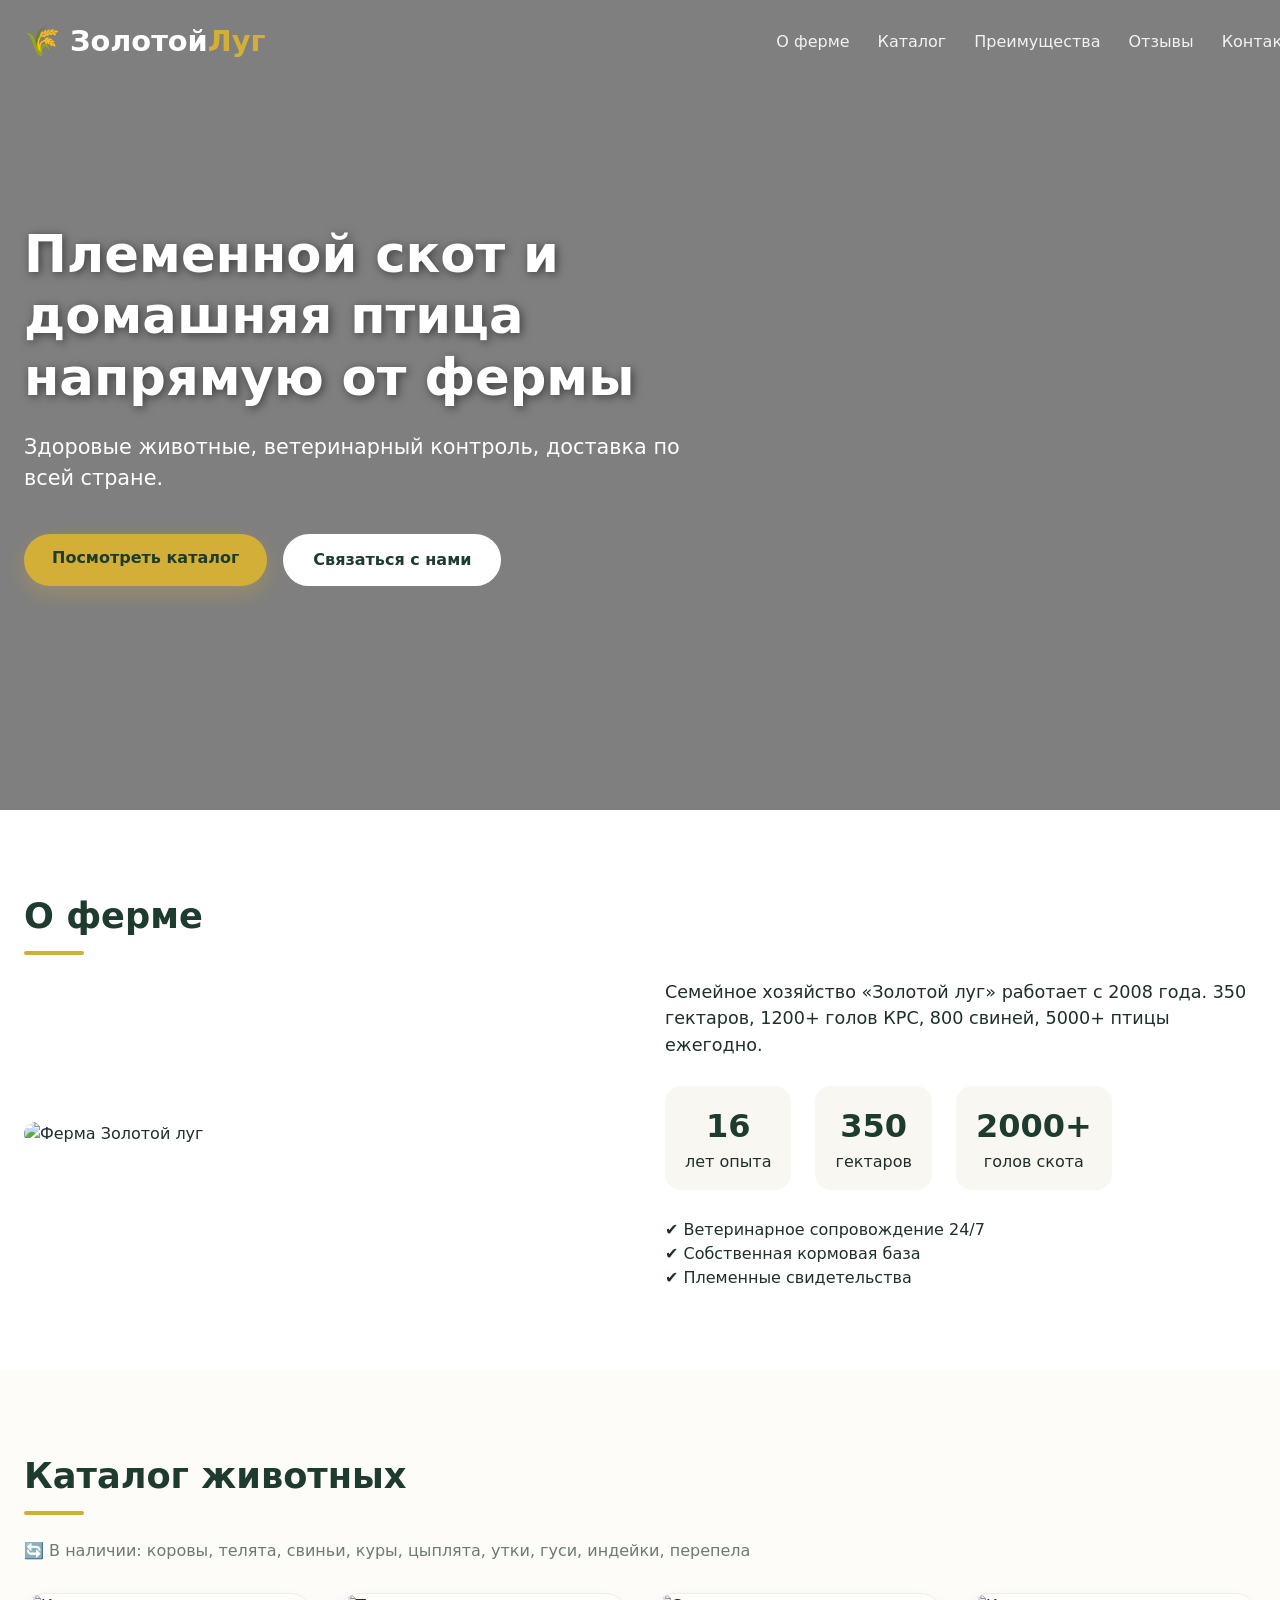
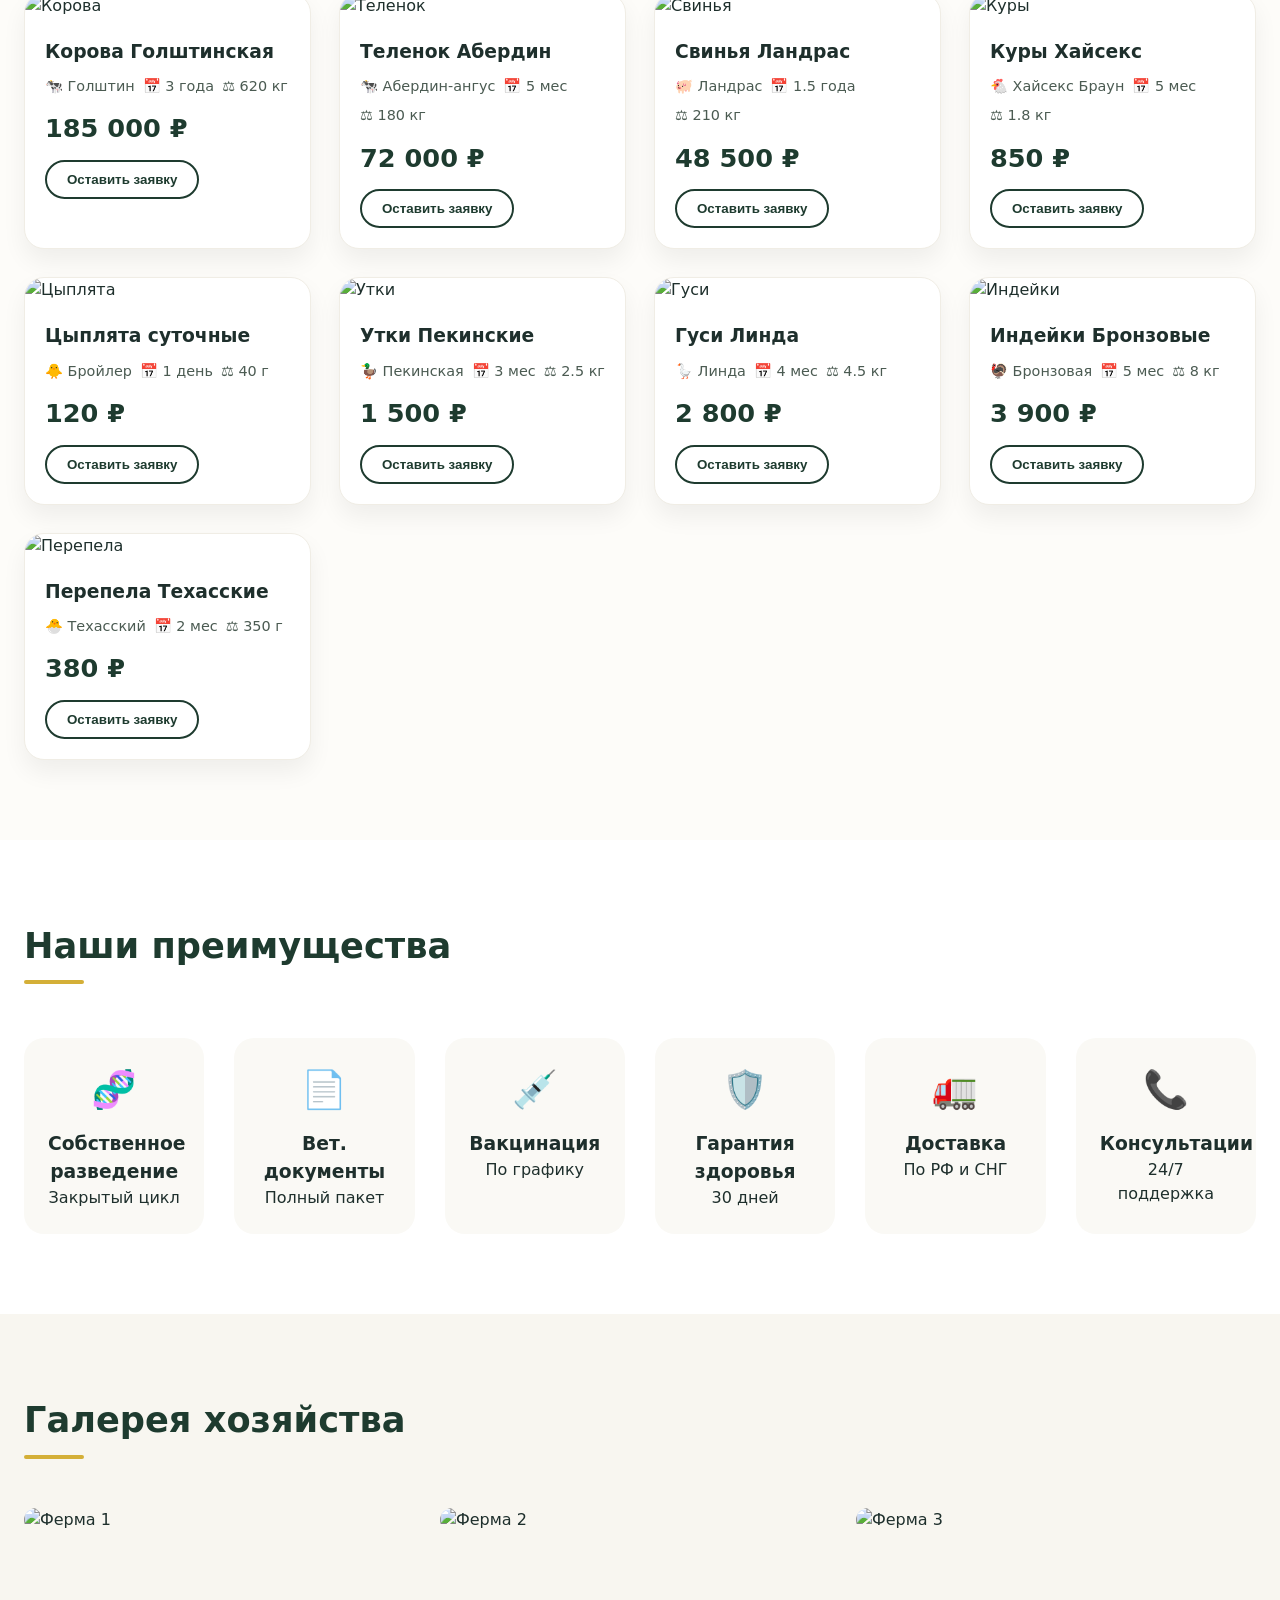
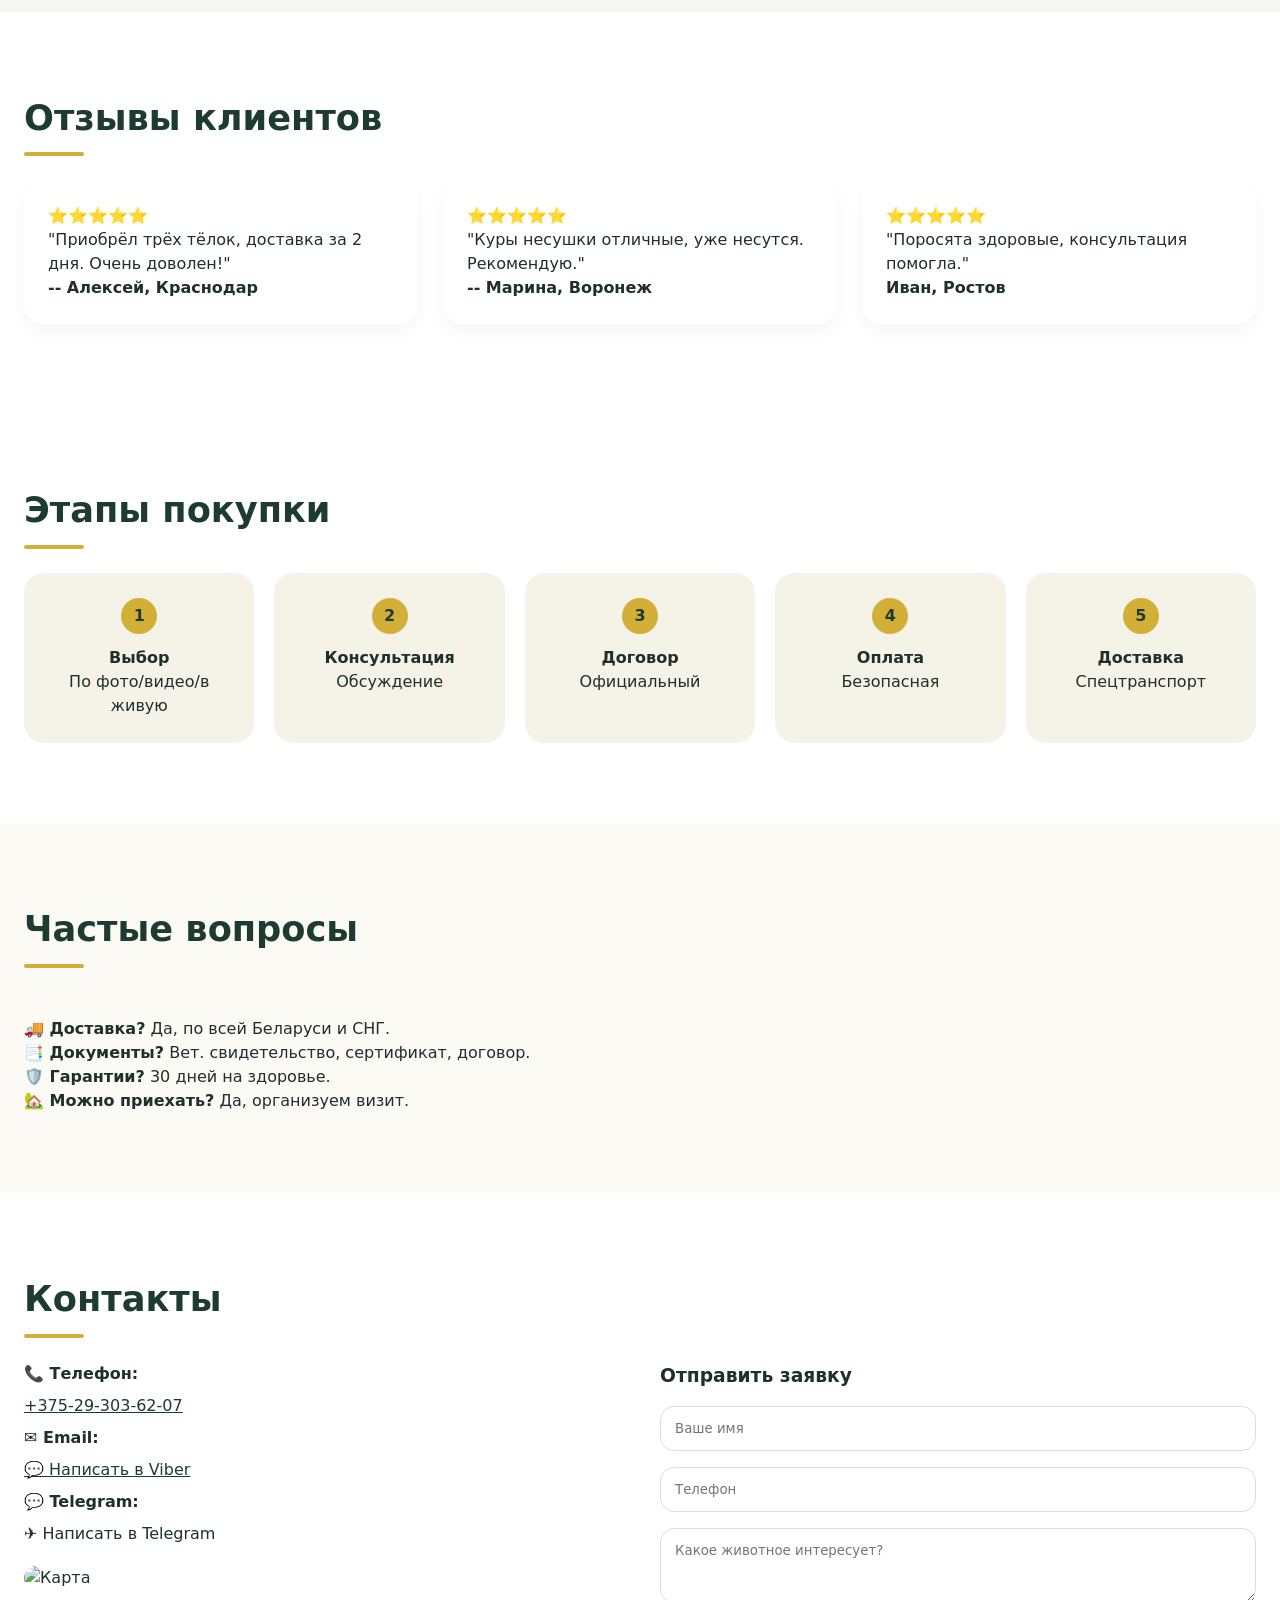
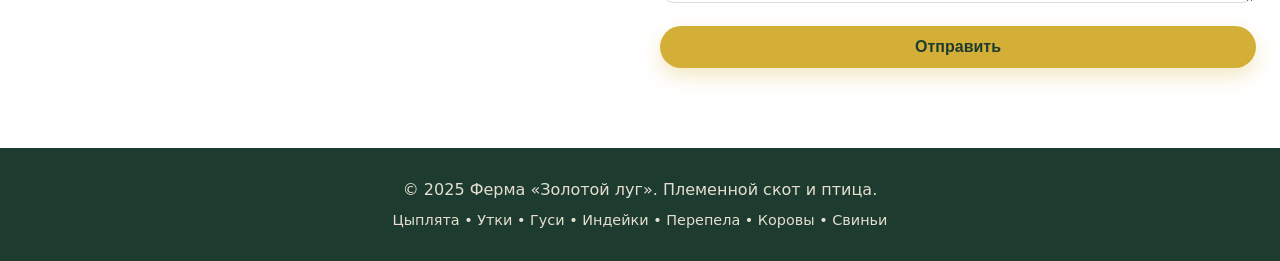
==== index.html @ 4331c745 "переделка  фото виде ои  остольное" ====
<!DOCTYPE html>
<html lang="ru">
<head>
  <meta charset="UTF-8">
  <meta name="viewport" content="width=device-width, initial-scale=1.0, maximum-scale=5.0, user-scalable=yes">
  <title>Ферма «Золотой луг» | Племенной скот и птица</title>
  <meta name="description" content="Племенные коровы, телята, свиньи, поросята, куры, цыплята, утки, гуси, индейки, перепела напрямую с фермы. Ветеринарный контроль, доставка по всей стране.">
  <meta name="keywords" content="купить корову, телята, поросята, свиньи, цыплята, утки, гуси, перепела, индейки, фермерское хозяйство, племенной скот, живая птица, доставка скота">
  <style>
    * { margin: 0; padding: 0; box-sizing: border-box; }
    body { font-family: 'Segoe UI', system-ui, sans-serif; background: #ffffff; color: #1e2f2c; line-height: 1.5; }
    .container { max-width: 1280px; margin: 0 auto; padding: 0 24px; }
    h1, h2, h3 { font-weight: 600; }
    h2 { font-size: 2.2rem; margin-bottom: 1.5rem; color: #1e3b2f; position: relative; display: inline-block; }
    h2:after { content: ''; display: block; width: 60px; height: 4px; background: #d4af37; margin-top: 8px; border-radius: 2px; }
    .btn { display: inline-block; padding: 12px 28px; border-radius: 40px; font-weight: 600; font-size: 1rem; text-decoration: none; transition: all 0.3s ease; cursor: pointer; border: none; text-align: center; }
    .btn-gold { background: #d4af37; color: #1e3b2f; box-shadow: 0 8px 20px rgba(212,175,55,0.3); }
    .btn-gold:hover { background: #c9a52c; transform: translateY(-2px); }
    .btn-outline { background: transparent; border: 2px solid #1e3b2f; color: #1e3b2f; padding: 10px 20px; border-radius: 30px; font-weight: bold; cursor: pointer; }
    .btn-outline:hover { background: #1e3b2f; color: white; }
    .btn-light { background: white; color: #1e3b2f; border: 2px solid white; }
    .btn-light:hover { background: transparent; color: white; }
    .hero { background: linear-gradient(rgba(0,0,0,0.5), rgba(0,0,0,0.5)), url('https://www.bing.com/images/search?view=detailV2&ccid=sdh8D%2b6k&id=DFB91DD24FA3A34A9327E0C700AECF1FF47D74F0&thid=OIP.sdh8D-6kjwLG3swatgc6FQHaFj&mediaurl=https%3a%2f%2fwww.agrobase.ru%2fuploads%2fpages%2frastenievodstvo%2fselhozkulturi%2fpshenicza-zoloto-polej.jpg&cdnurl=https%3a%2f%2fth.bing.com%2fth%2fid%2fR.b1d87c0feea48f02c6decc1ab6073a15%3frik%3d8HR99B%252fPrgDH4A%26pid%3dImgRaw%26r%3d0&exph=600&expw=800&q=%d0%bf%d1%88%d0%b5%d0%bd%d0%be+%d0%b7%d0%be%d0%bb%d0%be%d1%82%d0%be%d0%b5+%d1%80%d0%be%d1%81%d1%82%d0%be%d0%ba&FORM=IRPRST&ck=136CA7DB6C9B49162ECB69357FB23BB6&selectedIndex=7&itb=0'); background-size: cover; background-position: center; min-height: 90vh; display: flex; align-items: center; color: white; position: relative; }
    .hero-content { max-width: 700px; }
    .hero h1 { font-size: 3.2rem; font-weight: 700; line-height: 1.2; margin-bottom: 1.5rem; text-shadow: 2px 2px 10px rgba(0,0,0,0.5); }
    .hero p { font-size: 1.3rem; margin-bottom: 2.5rem; }
    .hero-buttons { display: flex; gap: 16px; flex-wrap: wrap; }
    .navbar { display: flex; justify-content: space-between; align-items: center; padding: 20px 0; position: absolute; top: 0; width: 100%; z-index: 10; }
    .logo { font-size: 1.8rem; font-weight: 700; color: white; text-decoration: none; }
    .logo span { color: #d4af37; }
    .nav-links { display: flex; gap: 28px; flex-wrap: wrap; }
    .nav-links a { color: rgba(255,255,255,0.9); text-decoration: none; font-weight: 500; }
    .nav-links a:hover { color: #d4af37; }
    section { padding: 80px 0; }
    .about-grid { display: grid; grid-template-columns: 1fr 1fr; gap: 50px; align-items: center; }
    .about-image img { width: 100%; border-radius: 24px; }
    .stats { display: flex; gap: 24px; margin: 28px 0; flex-wrap: wrap; }
    .stat { background: #f9f7f2; padding: 16px 20px; border-radius: 16px; text-align: center; }
    .stat-number { font-size: 2rem; font-weight: 700; color: #1e3b2f; }
    .catalog-grid { display: grid; grid-template-columns: repeat(auto-fill, minmax(250px, 1fr)); gap: 28px; }
    .animal-card { background: white; border-radius: 20px; overflow: hidden; box-shadow: 0 12px 24px rgba(0,0,0,0.06); transition: transform 0.3s; border: 1px solid #f0ede5; }
    .animal-card:hover { transform: translateY(-6px); }
    .card-img img { width: 100%; height: 200px; object-fit: cover; }
    .card-info { padding: 20px; }
    .specs { display: flex; flex-wrap: wrap; gap: 8px; font-size: 0.9rem; color: #4b5b52; margin: 10px 0; }
    .price { font-size: 1.6rem; font-weight: 700; color: #1e3b2f; margin: 12px 0; }
    .features-grid { display: grid; grid-template-columns: repeat(auto-fit, minmax(180px, 1fr)); gap: 30px; margin-top: 30px; }
    .feature-item { background: #faf9f5; padding: 24px; border-radius: 20px; text-align: center; }
    .feature-icon { font-size: 2.3rem; margin-bottom: 12px; }
    .steps { display: flex; flex-wrap: wrap; justify-content: space-between; gap: 20px; }
    .step { flex: 1 1 180px; background: #f5f2e8; border-radius: 20px; padding: 25px 15px; text-align: center; }
    .step-number { background: #d4af37; color: #1e3b2f; width: 36px; height: 36px; border-radius: 50%; display: flex; align-items: center; justify-content: center; font-weight: 700; margin: 0 auto 12px; }
    .reviews { display: grid; grid-template-columns: repeat(auto-fit, minmax(280px, 1fr)); gap: 25px; }
    .review-card { background: white; padding: 24px; border-radius: 20px; box-shadow: 0 8px 18px rgba(0,0,0,0.04); }
    .contact-wrapper { display: grid; grid-template-columns: 1fr 1fr; gap: 40px; }
    .contact-details a { display: block; margin: 8px 0; color: #1e3b2f; font-weight: 500; }
    .map-img { width: 100%; border-radius: 20px; height: 250px; object-fit: cover; }
    form input, form textarea { width: 100%; padding: 14px; margin-bottom: 16px; border: 1px solid #ddd; border-radius: 14px; font-family: inherit; }
    footer { background: #1e3b2f; color: #e5dfd0; padding: 30px 0; text-align: center; }
    @media (max-width: 768px) {
      .hero h1 { font-size: 2.2rem; }
      .about-grid, .contact-wrapper { grid-template-columns: 1fr; }
      .navbar { flex-direction: column; gap: 15px; }
    }
  </style>
</head>
<body>
  <div class="hero">
    <div class="container" style="width:100%;">
      <div class="navbar">
        <a href="#" class="logo">🌾 Золотой<span>Луг</span></a>
        <div class="nav-links">
          <a href="#about">О ферме</a>
          <a href="#catalog">Каталог</a>
          <a href="#advantages">Преимущества</a>
          <a href="#reviews">Отзывы</a>
          <a href="#contact">Контакты</a>
        </div>
      </div>
      <div class="hero-content">
        <h1>Племенной скот и домашняя птица напрямую от фермы</h1>
        <p>Здоровые животные, ветеринарный контроль, доставка по всей стране.</p>
        <div class="hero-buttons">
          <a href="#catalog" class="btn btn-gold">Посмотреть каталог</a>
          <a href="#contact" class="btn btn-light">Связаться с нами</a>
        </div>
      </div>
    </div>
  </div>

  <section id="about">
    <div class="container">
      <h2>О ферме</h2>
      <div class="about-grid">
        <div class="about-image">
          <img src="https://www.bing.com/images/search?view=detailV2&ccid=fs91NJY3&id=8B960AE97F19A9BF207F2CDC70DA9FAE31B932A3&thid=OIP.fs91NJY3je6JLs8-rFJlxwHaGj&mediaurl=https%3a%2f%2fstatic.tildacdn.com%2ftild6137-6335-4433-b736-363330323639%2f_____.png&cdnurl=https%3a%2f%2fth.bing.com%2fth%2fid%2fR.7ecf753496378dee892ecf3eac5265c7%3frik%3dozK5Ma6f2nDcLA%26pid%3dImgRaw%26r%3d0&exph=1451&expw=1641&q=%d0%ba%d0%b0%d1%80%d1%82%d0%b0+%d1%84%d0%ba%d1%80%d0%bc%d1%8b&FORM=IRPRST&ck=9F6235E70D369A23FF545D3D8B210C16&selectedIndex=2&itb=1" alt="Ферма Золотой луг" loading="lazy">
        </div>
        <div>
          <p style="font-size:1.1rem; margin-bottom:20px;">Семейное хозяйство «Золотой луг» работает с 2008 года. 350 гектаров, 1200+ голов КРС, 800 свиней, 5000+ птицы ежегодно.</p>
          <div class="stats">
            <div class="stat"><span class="stat-number">16</span><br>лет опыта</div>
            <div class="stat"><span class="stat-number">350</span><br>гектаров</div>
            <div class="stat"><span class="stat-number">2000+</span><br>голов скота</div>
          </div>
          <p>✔ Ветеринарное сопровождение 24/7<br>✔ Собственная кормовая база<br>✔ Племенные свидетельства</p>
        </div>
      </div>
    </div>
  </section>

  <section id="catalog" style="background:#fdfcf9;">
    <div class="container">
      <h2>Каталог животных</h2>
      <p style="color:#6b7c6f; margin-bottom:30px;">🔄 В наличии: коровы, телята, свиньи, куры, цыплята, утки, гуси, индейки, перепела</p>
      <div class="catalog-grid" id="catalogGrid">
        <!-- КОРОВЫ -->
        <div class="animal-card">
          <div class="card-img"><img src="https://www.bing.com/images/search?view=detailV2&ccid=7jRKztHU&id=A87E97DDC1C05A9855E72F5561BF461316BF078E&thid=OIP.7jRKztHU0Y51Qs_gvDqiQwHaE8&mediaurl=https%3a%2f%2fimages7.alphacoders.com%2f650%2f650144.jpg&cdnurl=https%3a%2f%2fth.bing.com%2fth%2fid%2fR.ee344aced1d4d18e7542cfe0bc3aa243%3frik%3djge%252fFhNGv2FVLw%26pid%3dImgRaw%26r%3d0&exph=2000&expw=3000&q=%d0%9a%d0%be%d1%80%d0%be%d0%b2%d0%b0+4%d0%ba&FORM=IRPRST&ck=6496099E6F01BE240D79D2625EA75B88&selectedIndex=5&itb=0" alt="Корова"></div>
          <div class="card-info"><h3>Корова Голштинская</h3><div class="specs"><span>🐄 Голштин</span><span>📅 3 года</span><span>⚖️ 620 кг</span></div><div class="price">185 000 ₽</div><button class="btn-outline" onclick="sendOrder('Корова Голштинская')">Оставить заявку</button></div>
        </div>
        <!-- ТЕЛЯТА -->
        <div class="animal-card">
          <div class="card-img"><img src="https://www.bing.com/images/search?view=detailV2&ccid=hLO2yAgO&id=5143707A2D661DF168309C851B751CB9C4D426F7&thid=OIP.hLO2yAgO-A4ebaL-LADJmAHaEj&mediaurl=https%3a%2f%2f99px.ru%2fsstorage%2f53%2f2016%2f05%2ftmb_167145_8273.jpg&cdnurl=https%3a%2f%2fth.bing.com%2fth%2fid%2fR.84b3b6c8080ef80e1e6da2fe2c00c998%3frik%3d9ybUxLkcdRuFnA%26pid%3dImgRaw%26r%3d0&exph=615&expw=1000&q=%d0%a2%d0%b5%d0%bb%d0%b5%d0%bd%d0%be%d0%ba+4%d0%ba&FORM=IRPRST&ck=F74FBEA9EF6397BF73ABA1CAA28D3B0E&selectedIndex=3&itb=0" alt="Теленок"></div>
          <div class="card-info"><h3>Теленок Абердин</h3><div class="specs"><span>🐄 Абердин-ангус</span><span>📅 5 мес</span><span>⚖️ 180 кг</span></div><div class="price">72 000 ₽</div><button class="btn-outline" onclick="sendOrder('Теленок Абердин')">Оставить заявку</button></div>
        </div>
        <!-- СВИНЬИ -->
        <div class="animal-card">
          <div class="card-img"><img src="https://www.bing.com/images/search?view=detailV2&ccid=rGi5pADF&id=78F594F2F51E54F6D4DE14230EB494D39D592B65&thid=OIP.rGi5pADFvivlW81E-sNaDwHaEH&mediaurl=https%3a%2f%2fvseoferme.com%2fwp-content%2fuploads%2f2019%2f03%2fsvini-porody-landras4.jpg&cdnurl=https%3a%2f%2fth.bing.com%2fth%2fid%2fR.ac68b9a400c5be2be55bcd44fac35a0f%3frik%3dZStZndOUtA4jFA%26pid%3dImgRaw%26r%3d0&exph=569&expw=1024&q=%d0%a1%d0%b2%d0%b8%d0%bd%d1%8c%d1%8f+%d0%9b%d0%b0%d0%bd%d0%b4%d1%80%d0%b0%d1%81+&FORM=IRPRST&ck=713D6FD64D14979F5156416A4FC04DB1&selectedIndex=2&itb=0" alt="Свинья"></div>
          <div class="card-info"><h3>Свинья Ландрас</h3><div class="specs"><span>🐖 Ландрас</span><span>📅 1.5 года</span><span>⚖️ 210 кг</span></div><div class="price">48 500 ₽</div><button class="btn-outline" onclick="sendOrder('Свинья Ландрас')">Оставить заявку</button></div>
        </div>
        <!-- КУРЫ -->
        <div class="animal-card">
          <div class="card-img"><img src="https://www.bing.com/images/search?view=detailV2&ccid=%2fdjUWX%2fK&id=28B22F63E66086DA8952084FF90833946BA37EFD&thid=OIP._djUWX_K-Ro8ztHe4EJk0wHaGi&mediaurl=https%3a%2f%2fth.bing.com%2fth%2fid%2fR.fdd8d4597fcaf91a3cced1dee04264d3%3frik%3d%252fX6ja5QzCPlPCA%26riu%3dhttp%253a%252f%252f1inkubator.ru%252fwp-content%252fuploads%252f2017%252f02%252fhajseks-braun.jpg%26ehk%3dz41tcnGf41tKh2fKu9yh%252bS5W7fqz%252b0e8DxD8uVlQTac%253d%26risl%3d%26pid%3dImgRaw%26r%3d0&exph=530&expw=600&q=%d0%9a%d1%83%d1%80%d1%8b+%d0%a5%d0%b0%d0%b9%d1%81%d0%b5%d0%ba%d1%81&FORM=IRPRST&ck=0625C7100CAAA603BE89D031E12D5FAD&selectedIndex=9&itb=0" alt="Куры"></div>
          <div class="card-info"><h3>Куры Хайсекс</h3><div class="specs"><span>🐔 Хайсекс Браун</span><span>📅 5 мес</span><span>⚖️ 1.8 кг</span></div><div class="price">850 ₽</div><button class="btn-outline" onclick="sendOrder('Куры Хайсекс')">Оставить заявку</button></div>
        </div>
        <!-- ЦЫПЛЯТА -->
        <div class="animal-card">
          <div class="card-img"><img src="https://www.bing.com/images/search?view=detailV2&ccid=OwLVN9sS&id=7048F5BE459E9E505D43815AEAA0FD964742CD14&thid=OIP.OwLVN9sSYcNP1Bt1Jz945gHaE8&mediaurl=https%3a%2f%2fyaposad.ru%2fimages%2fwp-content%2fuploads%2f2022%2f11%2f2-kuritsa-hayseks-braun.jpg&cdnurl=https%3a%2f%2fth.bing.com%2fth%2fid%2fR.3b02d537db1261c34fd41b75273f78e6%3frik%3dFM1CR5b9oOpagQ%26pid%3dImgRaw%26r%3d0&exph=580&expw=870&q=%d0%9a%d1%83%d1%80%d1%8b+%d0%a5%d0%b0%d0%b9%d1%81%d0%b5%d0%ba%d1%81&FORM=IRPRST&ck=A63B7B8DC55AA47CB4836CCAA839F6D6&selectedIndex=6&itb=0" alt="Цыплята"></div>
          <div class="card-info"><h3>Цыплята суточные</h3><div class="specs"><span>🐥 Бройлер</span><span>📅 1 день</span><span>⚖️ 40 г</span></div><div class="price">120 ₽</div><button class="btn-outline" onclick="sendOrder('Цыплята бройлер')">Оставить заявку</button></div>
        </div>
        <!-- УТКИ -->
        <div class="animal-card">
          <div class="card-img"><img src="https://www.bing.com/images/search?view=detailV2&ccid=YS9FOFbm&id=57AD0ADAC6571FE5A9EE407EEFDBF9DBC2775CD3&thid=OIP.YS9FOFbmnJvO8L5FUxWVMAHaEO&mediaurl=https%3a%2f%2fkitaigid.ru%2fwp-content%2fuploads%2f2022%2f11%2fharakteristika-pekinskoy-utki.jpg&cdnurl=https%3a%2f%2fth.bing.com%2fth%2fid%2fR.612f453856e69c9bcef0be4553159530%3frik%3d01x3wtv52%252b9%252bQA%26pid%3dImgRaw%26r%3d0&exph=400&expw=700&q=%d0%a3%d1%82%d0%ba%d0%b8+%d0%9f%d0%b5%d0%ba%d0%b8%d0%bd%d1%81%d0%ba%d0%b8%d0%b5&FORM=IRPRST&ck=CBB715615400C63CC4732228D31C4BDF&selectedIndex=14&itb=0" alt="Утки"></div>
          <div class="card-info"><h3>Утки Пекинские</h3><div class="specs"><span>🦆 Пекинская</span><span>📅 3 мес</span><span>⚖️ 2.5 кг</span></div><div class="price">1 500 ₽</div><button class="btn-outline" onclick="sendOrder('Утки Пекинские')">Оставить заявку</button></div>
        </div>
        <!-- ГУСИ -->
        <div class="animal-card">
          <div class="card-img"><img src="https://www.bing.com/images/search?view=detailV2&ccid=GzWgdPzo&id=E9D0AC781A434EDD10512C7BBAA241DA2149CD7D&thid=OIP.GzWgdPzoZPue8nw1XO2lWQHaFj&mediaurl=https%3a%2f%2fpofoto.club%2fuploads%2fposts%2f2021-12%2f1640151716_1-pofoto-club-p-poroda-gusei-linda-foto-3.jpg&cdnurl=https%3a%2f%2fth.bing.com%2fth%2fid%2fR.1b35a074fce864fb9ef27c355ceda559%3frik%3dfc1JIdpBorp7LA%26pid%3dImgRaw%26r%3d0&exph=1125&expw=1500&q=%d0%93%d1%83%d1%81%d0%b8+%d0%9b%d0%b8%d0%bd%d0%b4%d0%b0&FORM=IRPRST&ck=CF7E779CF433F240C25C7974B2324127&selectedIndex=2&itb=0" alt="Гуси"></div>
          <div class="card-info"><h3>Гуси Линда</h3><div class="specs"><span>🪿 Линда</span><span>📅 4 мес</span><span>⚖️ 4.5 кг</span></div><div class="price">2 800 ₽</div><button class="btn-outline" onclick="sendOrder('Гуси Линда')">Оставить заявку</button></div>
        </div>
        <!-- ИНДЕЙКИ -->
        <div class="animal-card">
          <div class="card-img"><img src="https://www.bing.com/images/search?view=detailV2&ccid=HeYNn%2fq2&id=0B2A040A70BBEE7D949A657F4C03B4C1399D1FBB&thid=OIP.HeYNn_q2Di2AbO7c2AaxUQHaEn&mediaurl=https%3a%2f%2fagronomu.com%2fmedia%2fres%2f2%2f4%2f5%2f6%2f6%2f24566.oo350o.600.jpg&cdnurl=https%3a%2f%2fth.bing.com%2fth%2fid%2fR.1de60d9ffab60e2d806ceedcd806b151%3frik%3dux%252bdOcG0A0x%252fZQ%26pid%3dImgRaw%26r%3d0&exph=374&expw=600&q=%d0%98%d0%bd%d0%b4%d0%b5%d0%b9%d0%ba%d0%b8+%d0%91%d1%80%d0%be%d0%bd%d0%b7%d0%be%d0%b2%d1%8b%d0%b5&FORM=IRPRST&ck=47D36BAAA383F0F1E80AF8A7A50C09D2&selectedIndex=19&itb=0" alt="Индейки"></div>
          <div class="card-info"><h3>Индейки Бронзовые</h3><div class="specs"><span>🦃 Бронзовая</span><span>📅 5 мес</span><span>⚖️ 8 кг</span></div><div class="price">3 900 ₽</div><button class="btn-outline" onclick="sendOrder('Индейки Бронзовые')">Оставить заявку</button></div>
        </div>
        <!-- ПЕРЕПЕЛА -->
        <div class="animal-card">
          <div class="card-img"><img src="https://www.bing.com/images/search?view=detailV2&ccid=O04SyDdq&id=763529DF861D9DD86B2CA040FE0066AF070A7E05&thid=OIP.O04SyDdqBR2fHJc-mVjEDgHaE8&mediaurl=https%3a%2f%2fzoo-farm.ru%2fwp-content%2fuploads%2f2021%2f07%2fperepela-tehasskoj-porody-07.jpg&cdnurl=https%3a%2f%2fth.bing.com%2fth%2fid%2fR.3b4e12c8376a051d9f1c973e9958c40e%3frik%3dBX4KB69mAP5AoA%26pid%3dImgRaw%26r%3d0&exph=440&expw=660&q=%d0%9f%d0%b5%d1%80%d0%b5%d0%bf%d0%b5%d0%bb%d0%b0+%d0%a2%d0%b5%d1%85%d0%b0%d1%81%d1%81%d0%ba%d0%b8%d0%b5&FORM=IRPRST&ck=6E11B6233C8AE8FEA4739B75799609FF&selectedIndex=2&itb=0" alt="Перепела"></div>
          <div class="card-info"><h3>Перепела Техасские</h3><div class="specs"><span>🐣 Техасский</span><span>📅 2 мес</span><span>⚖️ 350 г</span></div><div class="price">380 ₽</div><button class="btn-outline" onclick="sendOrder('Перепела Техасские')">Оставить заявку</button></div>
        </div>
      </div>
    </div>
  </section>

  <section id="advantages">
    <div class="container">
      <h2>Наши преимущества</h2>
      <div class="features-grid">
        <div class="feature-item"><div class="feature-icon">🧬</div><h3>Собственное разведение</h3><p>Закрытый цикл</p></div>
        <div class="feature-item"><div class="feature-icon">📄</div><h3>Вет. документы</h3><p>Полный пакет</p></div>
        <div class="feature-item"><div class="feature-icon">💉</div><h3>Вакцинация</h3><p>По графику</p></div>
        <div class="feature-item"><div class="feature-icon">🛡️</div><h3>Гарантия здоровья</h3><p>30 дней</p></div>
        <div class="feature-item"><div class="feature-icon">🚛</div><h3>Доставка</h3><p>По РФ и СНГ</p></div>
        <div class="feature-item"><div class="feature-icon">📞</div><h3>Консультации</h3><p>24/7 поддержка</p></div>
      </div>
    </div>
  </section>

  <section style="background:#f8f6f0;">
    <div class="container">
      <h2>Галерея хозяйства</h2>
      <div style="display:flex; gap:16px; flex-wrap:wrap; margin-top:25px;">
        <img src="https://www.bing.com/images/search?view=detailV2&ccid=gkClj%2bjd&id=E4928386A27ECFDD1A8BFD8089EF656D3D583343&thid=OIP.gkClj-jdxSUvLJJ_wsI3vQHaEK&mediaurl=https%3a%2f%2fpic.rutubelist.ru%2fvideo%2ff1%2fe5%2ff1e59e8c74bb87df6cca406419e410d1.jpg%3fsize%3dl&cdnurl=https%3a%2f%2fth.bing.com%2fth%2fid%2fR.8240a58fe8ddc5252f2c927fc2c237bd%3frik%3dQzNYPW1l74mA%252fQ%26pid%3dImgRaw%26r%3d0&exph=360&expw=640&q=%d0%b4%d0%be%d0%bc+%d1%84%d0%b5%d1%80%d0%bc%d0%b5%d1%80%d0%b0+%d0%bc%d0%b0%d0%b9%d0%bd%d0%ba%d1%80%d0%b0%d1%84%d1%82&FORM=IRPRST&ck=82C41A6E61F5DA5EDAA572458ED69E1A&selectedIndex=3&itb=0" style="width:calc(33% - 12px); border-radius:20px; min-width:200px; flex:1;" loading="lazy" alt="Ферма 1">
        <img src="https://www.bing.com/images/search?view=detailV2&ccid=z7SNG9H9&id=D7BDAC2660535B5A4BE3914632A6BBC99828830C&thid=OIP.z7SNG9H9W1X_f46fuwR0DQHaE8&mediaurl=https%3a%2f%2fagrosnab18.ru%2fuploads%2fs%2f0%2fu%2fl%2f0uljcn2qwco5%2fimg%2ffull_EJuux1we.jpg&cdnurl=https%3a%2f%2fth.bing.com%2fth%2fid%2fR.cfb48d1bd1fd5b55ff7f8e9fbb04740d%3frik%3dDIMomMm7pjJGkQ%26pid%3dImgRaw%26r%3d0&exph=1000&expw=1500&q=%d1%84%d0%b5%d1%80%d0%bc%d0%b0+%d0%b2+%d0%b6%d1%82%d1%85%d0%bd%d0%b8&FORM=IRPRST&ck=220C2054CB4341A4D01FCECDC4ED7F72&selectedIndex=8&itb=0" style="width:calc(33% - 12px); border-radius:20px; min-width:200px; flex:1;" loading="lazy" alt="Ферма 2">
        <img src="https://www.bing.com/images/search?view=detailV2&ccid=%2fPXebeGS&id=9C170189081EE2928EB77A3EE067BA13120CB7E8&thid=OIP._PXebeGSlQXDeMCLzxGe5AHaEJ&mediaurl=https%3a%2f%2fimg.freepik.com%2fpremium-photo%2fagricultural-farm-with-fields-tractors-and-machinery-for-food-production-agricultural-landscape-generative-ai_853928-1034.jpg%3fw%3d2000&cdnurl=https%3a%2f%2fth.bing.com%2fth%2fid%2fR.fcf5de6de1929505c378c08bcf119ee4%3frik%3d6LcMEhO6Z%252bA%252beg%26pid%3dImgRaw%26r%3d0&exph=1121&expw=2000&q=%d1%84%d0%b5%d1%80%d0%bc%d0%b0+%d0%b2+%d0%b6%d1%82%d1%85%d0%bd%d0%b8&FORM=IRPRST&ck=5A824A4D1F68A3205D834750C913B1F5&selectedIndex=6&itb=0" style="width:calc(33% - 12px); border-radius:20px; min-width:200px; flex:1;" loading="lazy" alt="Ферма 3">
      </div>
    </div>
  </section>

  <section id="reviews">
    <div class="container">
      <h2>Отзывы клиентов</h2>
      <div class="reviews">
        <div class="review-card">⭐⭐⭐⭐⭐<p>"Приобрёл трёх тёлок, доставка за 2 дня. Очень доволен!"</p><strong>-- Алексей, Краснодар</strong></div>
        <div class="review-card">⭐⭐⭐⭐⭐<p>"Куры несушки отличные, уже несутся. Рекомендую."</p><strong>-- Марина, Воронеж</strong></div>
        <div class="review-card">⭐⭐⭐⭐⭐<p>"Поросята здоровые, консультация помогла."</p><strong> Иван, Ростов</strong></div>
      </div>
    </div>
  </section>

  <section>
    <div class="container">
      <h2>Этапы покупки</h2>
      <div class="steps">
        <div class="step"><div class="step-number">1</div><h4>Выбор</h4><p>По фото/видео/в живую</p></div>
        <div class="step"><div class="step-number">2</div><h4>Консультация</h4><p>Обсуждение</p></div>
        <div class="step"><div class="step-number">3</div><h4>Договор</h4><p>Официальный</p></div>
        <div class="step"><div class="step-number">4</div><h4>Оплата</h4><p>Безопасная</p></div>
        <div class="step"><div class="step-number">5</div><h4>Доставка</h4><p>Спецтранспорт</p></div>
      </div>
    </div>
  </section>

  <section style="background:#fcfaf5;">
    <div class="container">
      <h2>Частые вопросы</h2>
      <div style="max-width:700px; margin-top:25px;">
        <p><strong>🚚 Доставка?</strong> Да, по всей Беларуси и СНГ.</p>
        <p><strong>📑 Документы?</strong> Вет. свидетельство, сертификат, договор.</p>
        <p><strong>🛡️ Гарантии?</strong> 30 дней на здоровье.</p>
        <p><strong>🏡 Можно приехать?</strong> Да, организуем визит.</p>
      </div>
    </div>
  </section>

  <section id="contact">
    <div class="container">
      <h2>Контакты</h2>
      <div class="contact-wrapper">
        <div class="contact-details">
          <p><strong>📞 Телефон:</strong> <a href="tel:+375293036207">+375-29-303-62-07</a></p>
          <p><strong>✉️ Email:</strong> <a href="viber://chat?number=+375293036207">💬 Написать в Viber</a></p>
          <p><strong>💬 Telegram:</strong> <a href="tg://resolve?domain=PepperHe"></a>✈️ Написать в Telegram</p>
          <img src="https://tse2.mm.bing.net/th/id/OIP.fs91NJY3je6JLs8-rFJlxwHaGj?r=0&rs=1&pid=ImgDetMain&o=7&rm=3" alt="Карта" class="map-img" style="margin-top:20px;">
        </div>
        <div>
          <h3 style="margin-bottom:16px;">Отправить заявку</h3>
          <form onsubmit="event.preventDefault(); sendOrder('Заявка с формы'); this.reset();">
            <input type="text" placeholder="Ваше имя" required>
            <input type="tel" placeholder="Телефон" required>
            <textarea rows="3" placeholder="Какое животное интересует?"></textarea>
            <button type="submit" class="btn btn-gold" style="width:100%;">Отправить</button>
          </form>
        </div>
      </div>
    </div>
  </section>

  <footer>
    <div class="container">
      <p>© 2025 Ферма «Золотой луг». Племенной скот и птица.</p>
      <p style="margin-top:8px; font-size:0.9rem;">Цыплята • Утки • Гуси • Индейки • Перепела • Коровы • Свиньи</p>
    </div>
  </footer>

  <script>
    function sendOrder(name) {
      alert('✅ Заявка на «' + name + '» принята! Мы свяжемся с вами в ближайшее время.');
    }
  </script>
</body>
</html>
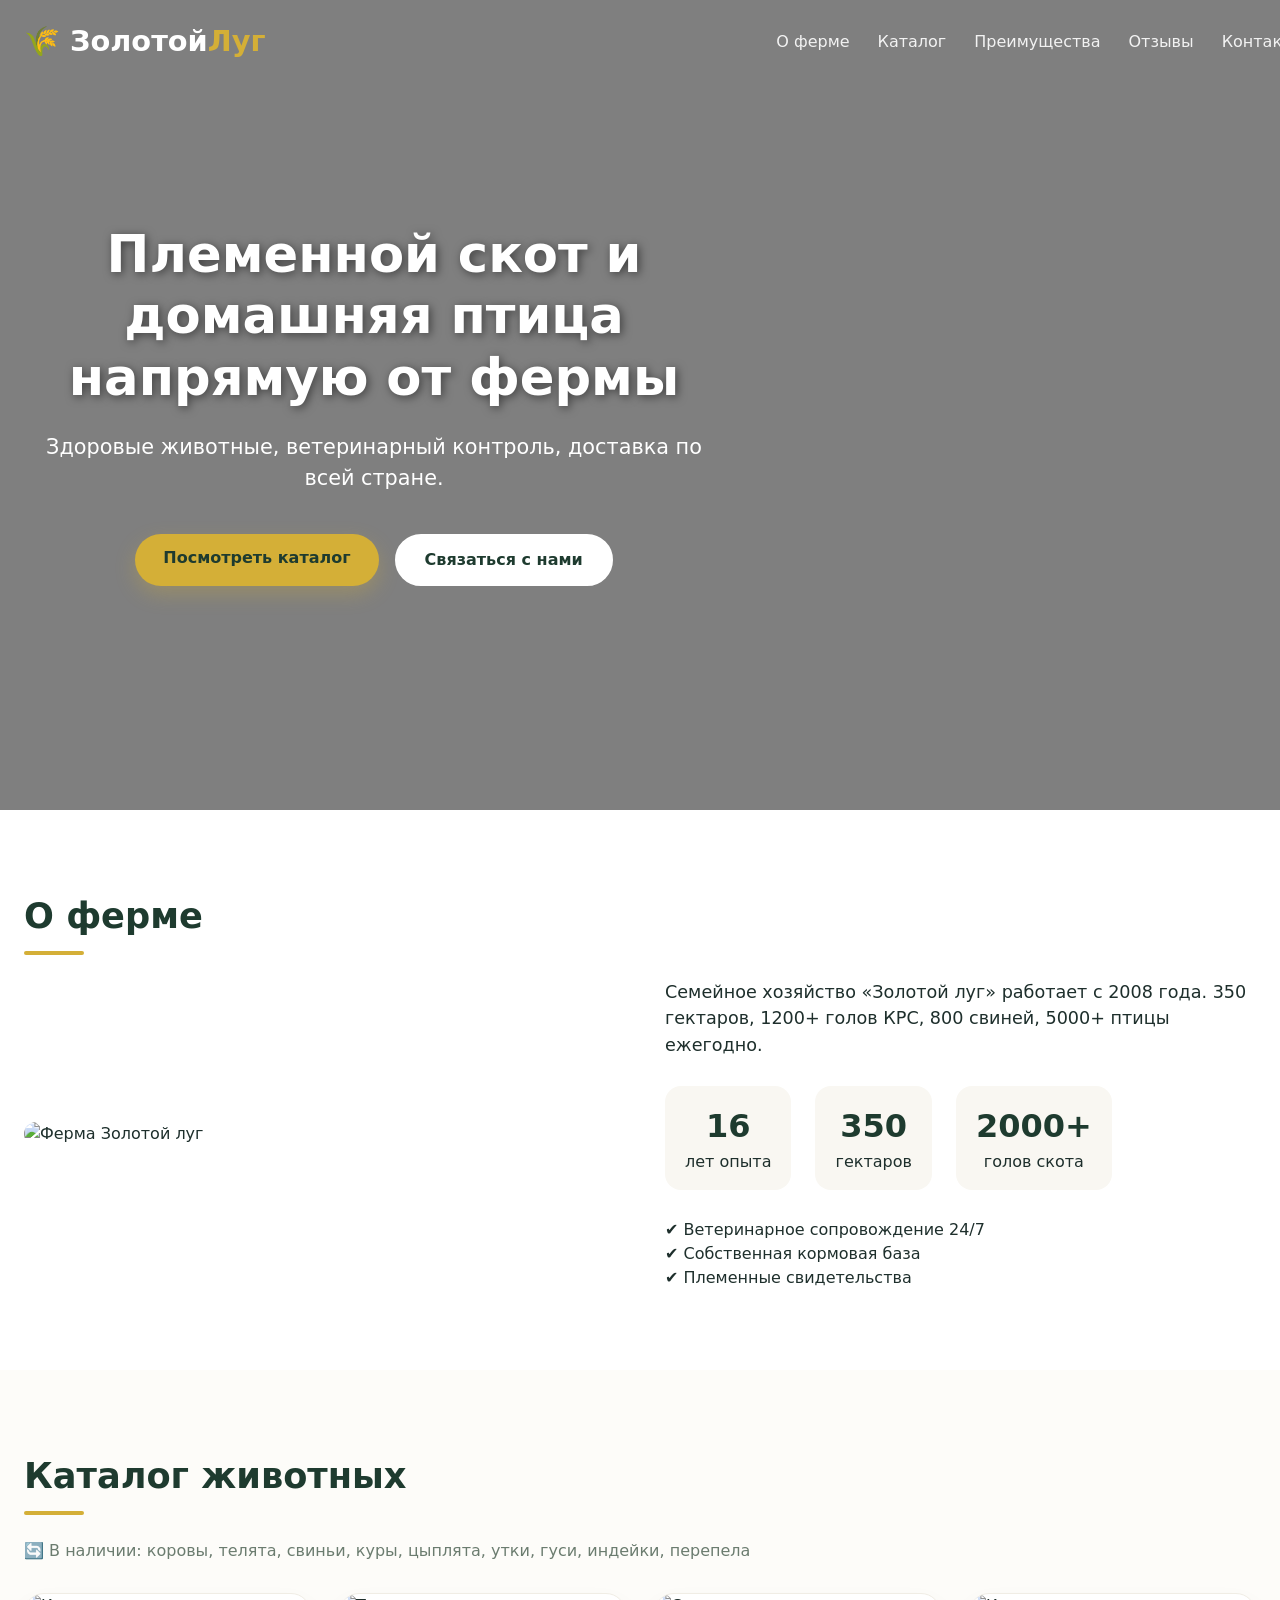
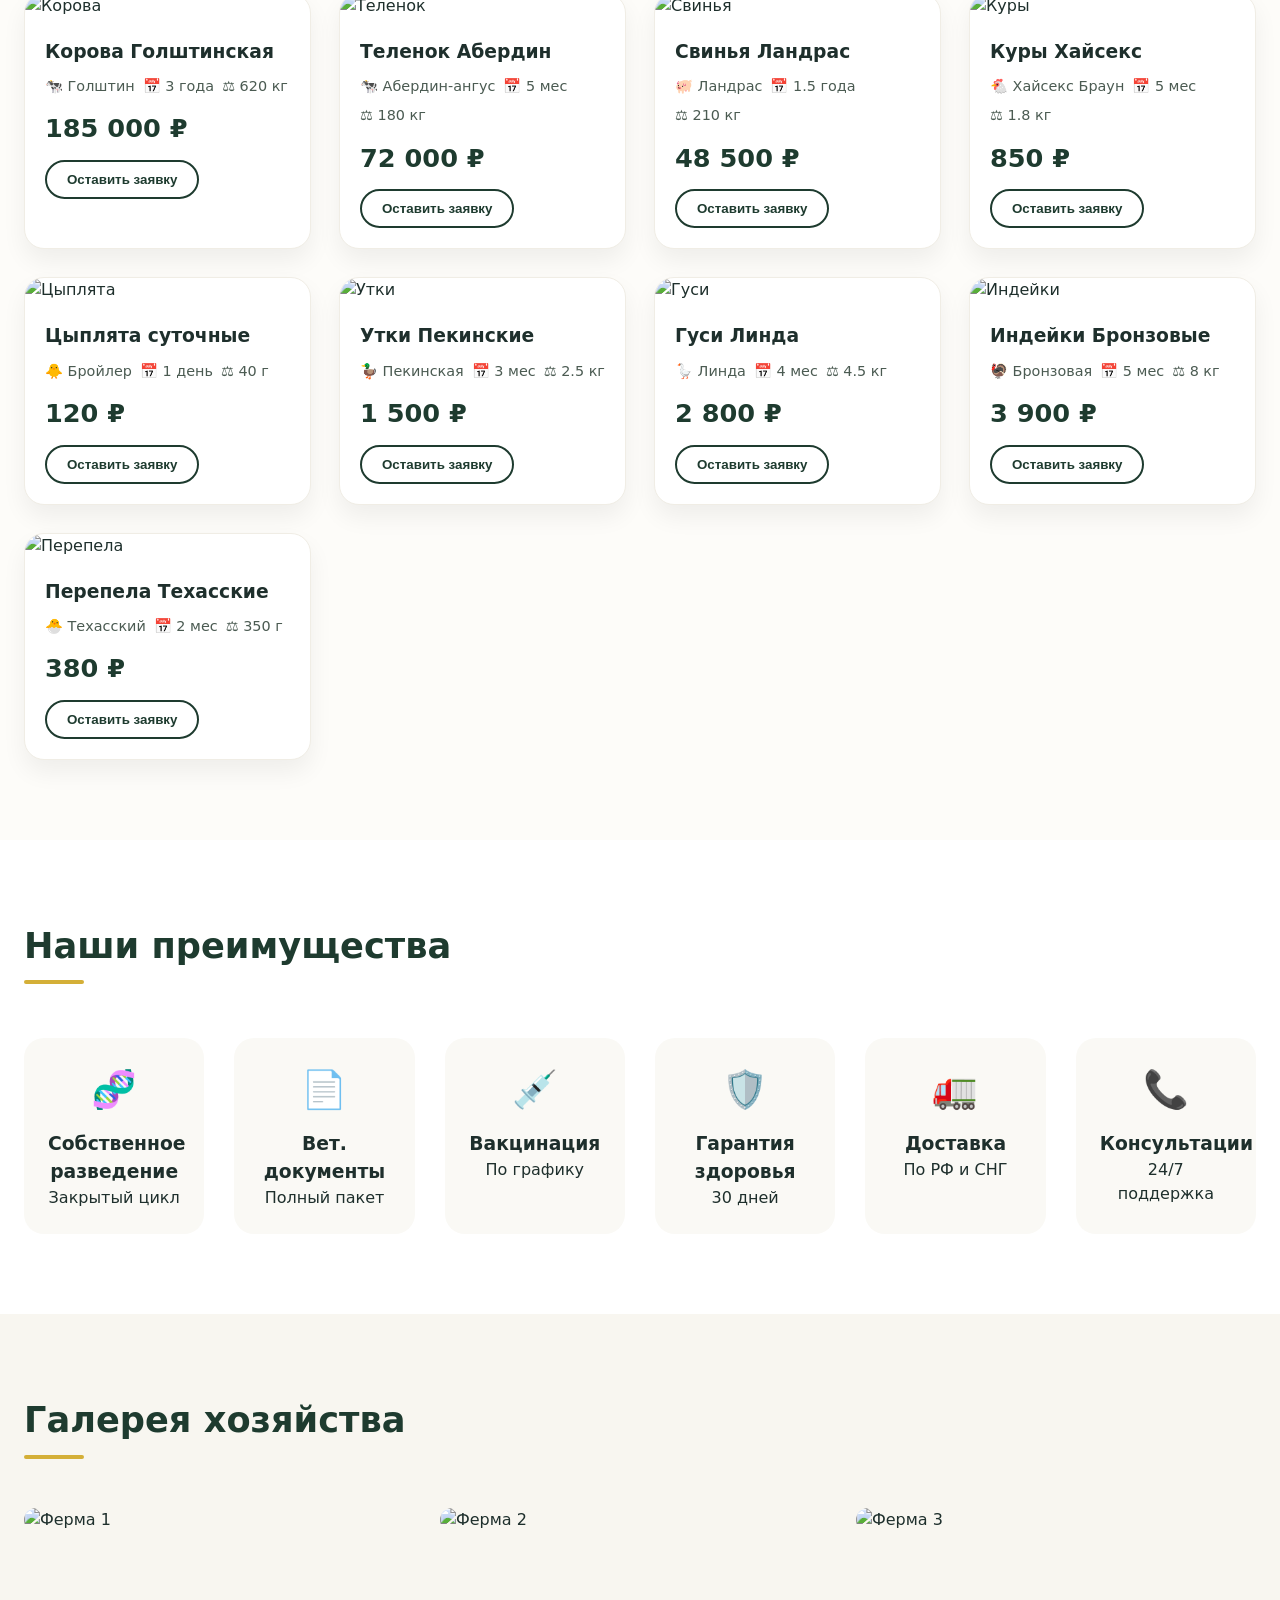
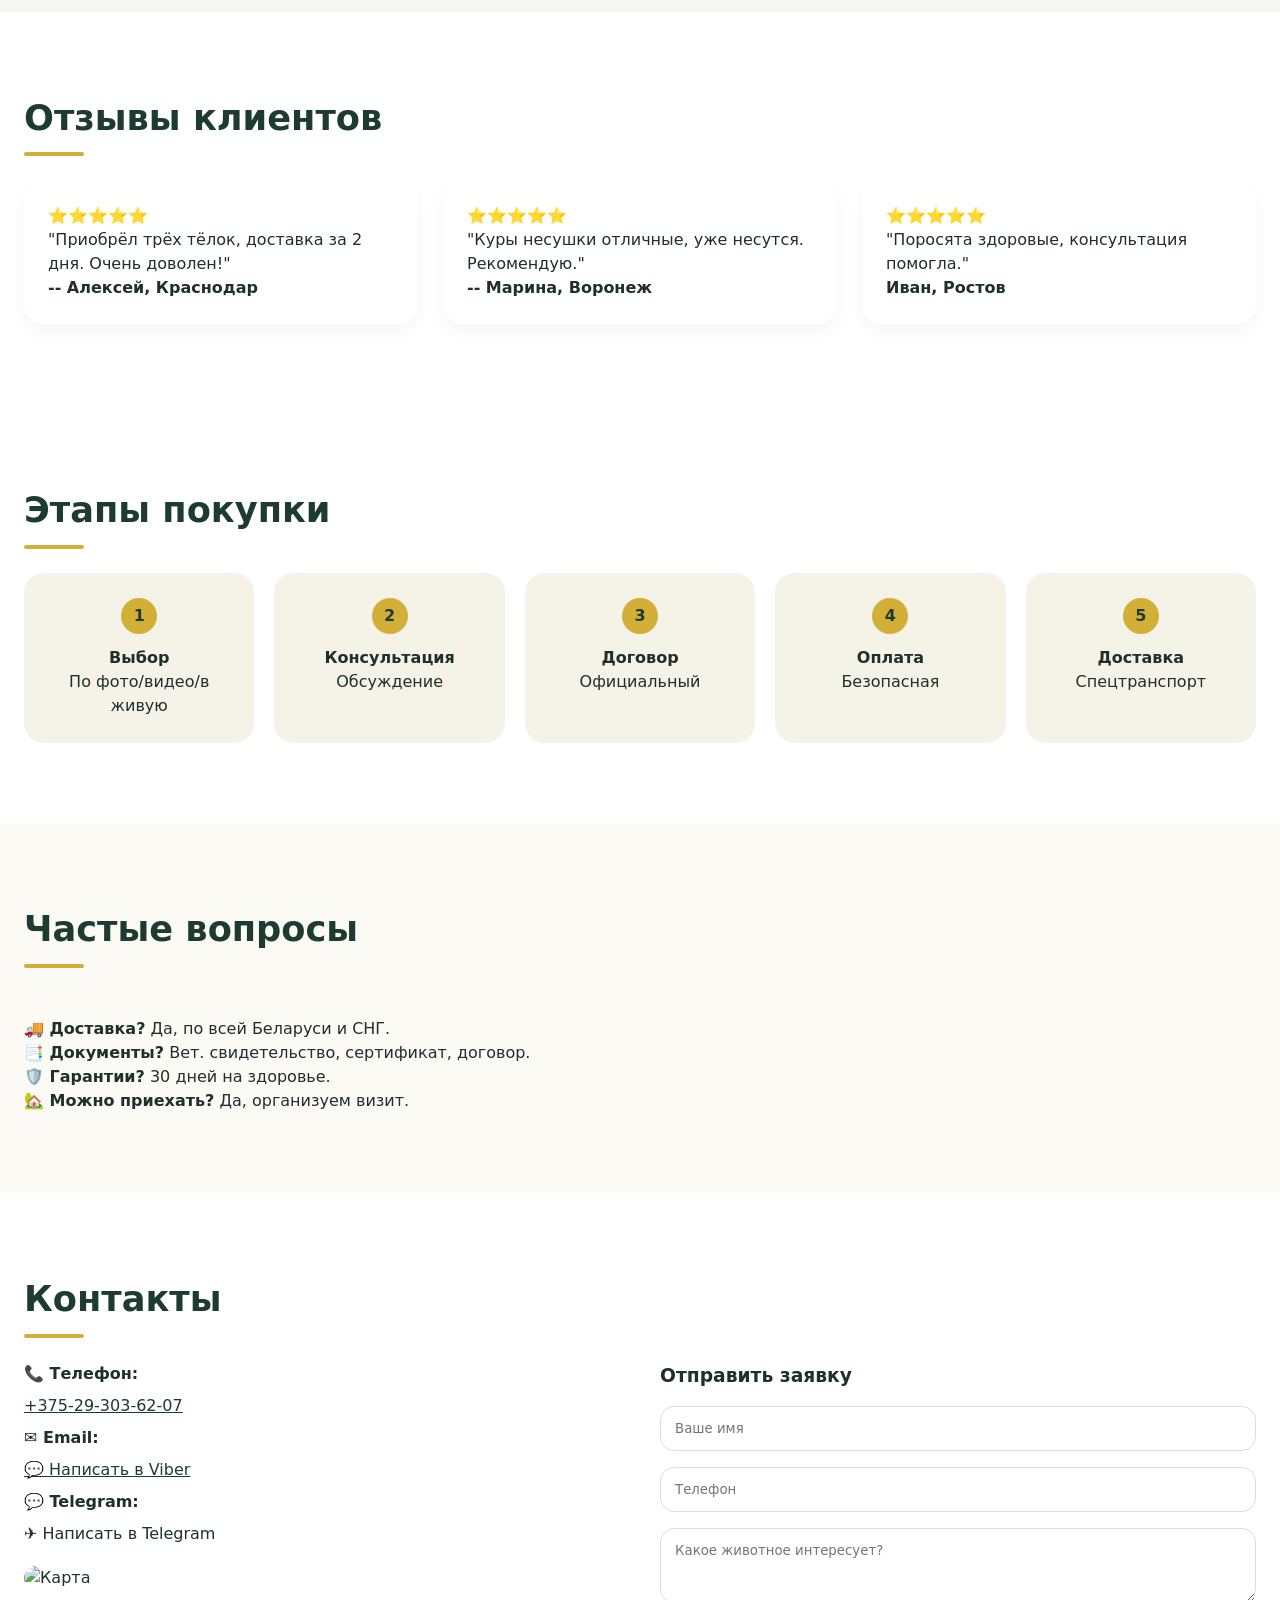
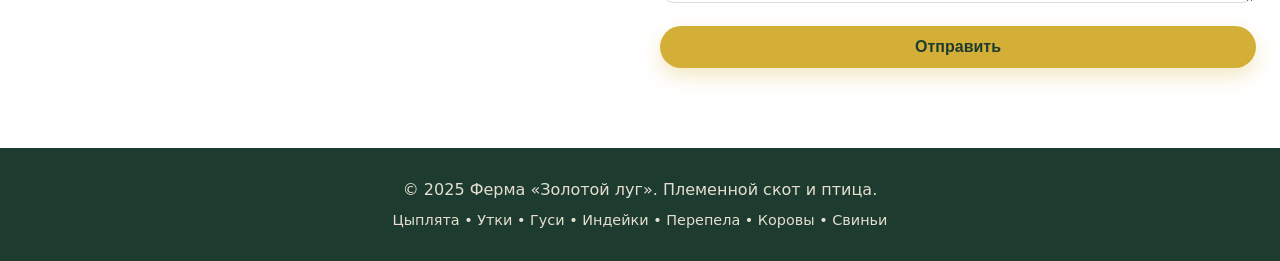
==== commit 83d3cc95: "Add files via upload изменил и переподключил фотки" ====
--- a/index.html
+++ b/index.html
@@ -6,6 +6,7 @@
   <title>Ферма «Золотой луг» | Племенной скот и птица</title>
   <meta name="description" content="Племенные коровы, телята, свиньи, поросята, куры, цыплята, утки, гуси, индейки, перепела напрямую с фермы. Ветеринарный контроль, доставка по всей стране.">
   <meta name="keywords" content="купить корову, телята, поросята, свиньи, цыплята, утки, гуси, перепела, индейки, фермерское хозяйство, племенной скот, живая птица, доставка скота">
+  <link rel="stylesheet" href="style.css">
   <style>
     * { margin: 0; padding: 0; box-sizing: border-box; }
     body { font-family: 'Segoe UI', system-ui, sans-serif; background: #ffffff; color: #1e2f2c; line-height: 1.5; }
@@ -20,7 +21,7 @@
     .btn-outline:hover { background: #1e3b2f; color: white; }
     .btn-light { background: white; color: #1e3b2f; border: 2px solid white; }
     .btn-light:hover { background: transparent; color: white; }
-    .hero { background: linear-gradient(rgba(0,0,0,0.5), rgba(0,0,0,0.5)), url('https://www.bing.com/images/search?view=detailV2&ccid=sdh8D%2b6k&id=DFB91DD24FA3A34A9327E0C700AECF1FF47D74F0&thid=OIP.sdh8D-6kjwLG3swatgc6FQHaFj&mediaurl=https%3a%2f%2fwww.agrobase.ru%2fuploads%2fpages%2frastenievodstvo%2fselhozkulturi%2fpshenicza-zoloto-polej.jpg&cdnurl=https%3a%2f%2fth.bing.com%2fth%2fid%2fR.b1d87c0feea48f02c6decc1ab6073a15%3frik%3d8HR99B%252fPrgDH4A%26pid%3dImgRaw%26r%3d0&exph=600&expw=800&q=%d0%bf%d1%88%d0%b5%d0%bd%d0%be+%d0%b7%d0%be%d0%bb%d0%be%d1%82%d0%be%d0%b5+%d1%80%d0%be%d1%81%d1%82%d0%be%d0%ba&FORM=IRPRST&ck=136CA7DB6C9B49162ECB69357FB23BB6&selectedIndex=7&itb=0'); background-size: cover; background-position: center; min-height: 90vh; display: flex; align-items: center; color: white; position: relative; }
+    .hero { background: linear-gradient(rgba(0,0,0,0.5), rgba(0,0,0,0.5)), url('https://images.unsplash.com/photo-1500530855697-b586d89ba3ee?auto=format&fit=crop&w=1600&q=80'); background-size: cover; background-position: center; min-height: 90vh; display: flex; align-items: center; color: white; position: relative; }
     .hero-content { max-width: 700px; }
     .hero h1 { font-size: 3.2rem; font-weight: 700; line-height: 1.2; margin-bottom: 1.5rem; text-shadow: 2px 2px 10px rgba(0,0,0,0.5); }
     .hero p { font-size: 1.3rem; margin-bottom: 2.5rem; }
@@ -93,7 +94,7 @@
       <h2>О ферме</h2>
       <div class="about-grid">
         <div class="about-image">
-          <img src="https://www.bing.com/images/search?view=detailV2&ccid=fs91NJY3&id=8B960AE97F19A9BF207F2CDC70DA9FAE31B932A3&thid=OIP.fs91NJY3je6JLs8-rFJlxwHaGj&mediaurl=https%3a%2f%2fstatic.tildacdn.com%2ftild6137-6335-4433-b736-363330323639%2f_____.png&cdnurl=https%3a%2f%2fth.bing.com%2fth%2fid%2fR.7ecf753496378dee892ecf3eac5265c7%3frik%3dozK5Ma6f2nDcLA%26pid%3dImgRaw%26r%3d0&exph=1451&expw=1641&q=%d0%ba%d0%b0%d1%80%d1%82%d0%b0+%d1%84%d0%ba%d1%80%d0%bc%d1%8b&FORM=IRPRST&ck=9F6235E70D369A23FF545D3D8B210C16&selectedIndex=2&itb=1" alt="Ферма Золотой луг" loading="lazy">
+          <img src="https://images.unsplash.com/photo-1501004318641-b39e6451bec6?auto=format&fit=crop&w=1200&q=80" alt="Ферма Золотой луг" loading="lazy">
         </div>
         <div>
           <p style="font-size:1.1rem; margin-bottom:20px;">Семейное хозяйство «Золотой луг» работает с 2008 года. 350 гектаров, 1200+ голов КРС, 800 свиней, 5000+ птицы ежегодно.</p>
@@ -115,47 +116,47 @@
       <div class="catalog-grid" id="catalogGrid">
         <!-- КОРОВЫ -->
         <div class="animal-card">
-          <div class="card-img"><img src="https://www.bing.com/images/search?view=detailV2&ccid=7jRKztHU&id=A87E97DDC1C05A9855E72F5561BF461316BF078E&thid=OIP.7jRKztHU0Y51Qs_gvDqiQwHaE8&mediaurl=https%3a%2f%2fimages7.alphacoders.com%2f650%2f650144.jpg&cdnurl=https%3a%2f%2fth.bing.com%2fth%2fid%2fR.ee344aced1d4d18e7542cfe0bc3aa243%3frik%3djge%252fFhNGv2FVLw%26pid%3dImgRaw%26r%3d0&exph=2000&expw=3000&q=%d0%9a%d0%be%d1%80%d0%be%d0%b2%d0%b0+4%d0%ba&FORM=IRPRST&ck=6496099E6F01BE240D79D2625EA75B88&selectedIndex=5&itb=0" alt="Корова"></div>
+          <div class="card-img"><img src="https://images.unsplash.com/photo-1511919884226-fd3cad34687c?auto=format&fit=crop&w=1200&q=80" alt="Корова"></div>
           <div class="card-info"><h3>Корова Голштинская</h3><div class="specs"><span>🐄 Голштин</span><span>📅 3 года</span><span>⚖️ 620 кг</span></div><div class="price">185 000 ₽</div><button class="btn-outline" onclick="sendOrder('Корова Голштинская')">Оставить заявку</button></div>
         </div>
         <!-- ТЕЛЯТА -->
         <div class="animal-card">
-          <div class="card-img"><img src="https://www.bing.com/images/search?view=detailV2&ccid=hLO2yAgO&id=5143707A2D661DF168309C851B751CB9C4D426F7&thid=OIP.hLO2yAgO-A4ebaL-LADJmAHaEj&mediaurl=https%3a%2f%2f99px.ru%2fsstorage%2f53%2f2016%2f05%2ftmb_167145_8273.jpg&cdnurl=https%3a%2f%2fth.bing.com%2fth%2fid%2fR.84b3b6c8080ef80e1e6da2fe2c00c998%3frik%3d9ybUxLkcdRuFnA%26pid%3dImgRaw%26r%3d0&exph=615&expw=1000&q=%d0%a2%d0%b5%d0%bb%d0%b5%d0%bd%d0%be%d0%ba+4%d0%ba&FORM=IRPRST&ck=F74FBEA9EF6397BF73ABA1CAA28D3B0E&selectedIndex=3&itb=0" alt="Теленок"></div>
+          <div class="card-img"><img src="https://images.unsplash.com/photo-1535930749574-1399327ce78f?auto=format&fit=crop&w=1200&q=80" alt="Теленок"></div>
           <div class="card-info"><h3>Теленок Абердин</h3><div class="specs"><span>🐄 Абердин-ангус</span><span>📅 5 мес</span><span>⚖️ 180 кг</span></div><div class="price">72 000 ₽</div><button class="btn-outline" onclick="sendOrder('Теленок Абердин')">Оставить заявку</button></div>
         </div>
         <!-- СВИНЬИ -->
         <div class="animal-card">
-          <div class="card-img"><img src="https://www.bing.com/images/search?view=detailV2&ccid=rGi5pADF&id=78F594F2F51E54F6D4DE14230EB494D39D592B65&thid=OIP.rGi5pADFvivlW81E-sNaDwHaEH&mediaurl=https%3a%2f%2fvseoferme.com%2fwp-content%2fuploads%2f2019%2f03%2fsvini-porody-landras4.jpg&cdnurl=https%3a%2f%2fth.bing.com%2fth%2fid%2fR.ac68b9a400c5be2be55bcd44fac35a0f%3frik%3dZStZndOUtA4jFA%26pid%3dImgRaw%26r%3d0&exph=569&expw=1024&q=%d0%a1%d0%b2%d0%b8%d0%bd%d1%8c%d1%8f+%d0%9b%d0%b0%d0%bd%d0%b4%d1%80%d0%b0%d1%81+&FORM=IRPRST&ck=713D6FD64D14979F5156416A4FC04DB1&selectedIndex=2&itb=0" alt="Свинья"></div>
+          <div class="card-img"><img src="https://images.unsplash.com/photo-1504542983407-6ad4e00f341f?auto=format&fit=crop&w=1200&q=80" alt="Свинья"></div>
           <div class="card-info"><h3>Свинья Ландрас</h3><div class="specs"><span>🐖 Ландрас</span><span>📅 1.5 года</span><span>⚖️ 210 кг</span></div><div class="price">48 500 ₽</div><button class="btn-outline" onclick="sendOrder('Свинья Ландрас')">Оставить заявку</button></div>
         </div>
         <!-- КУРЫ -->
         <div class="animal-card">
-          <div class="card-img"><img src="https://www.bing.com/images/search?view=detailV2&ccid=%2fdjUWX%2fK&id=28B22F63E66086DA8952084FF90833946BA37EFD&thid=OIP._djUWX_K-Ro8ztHe4EJk0wHaGi&mediaurl=https%3a%2f%2fth.bing.com%2fth%2fid%2fR.fdd8d4597fcaf91a3cced1dee04264d3%3frik%3d%252fX6ja5QzCPlPCA%26riu%3dhttp%253a%252f%252f1inkubator.ru%252fwp-content%252fuploads%252f2017%252f02%252fhajseks-braun.jpg%26ehk%3dz41tcnGf41tKh2fKu9yh%252bS5W7fqz%252b0e8DxD8uVlQTac%253d%26risl%3d%26pid%3dImgRaw%26r%3d0&exph=530&expw=600&q=%d0%9a%d1%83%d1%80%d1%8b+%d0%a5%d0%b0%d0%b9%d1%81%d0%b5%d0%ba%d1%81&FORM=IRPRST&ck=0625C7100CAAA603BE89D031E12D5FAD&selectedIndex=9&itb=0" alt="Куры"></div>
+          <div class="card-img"><img src="https://images.unsplash.com/photo-1510728722048-0331b5d9dbf3?auto=format&fit=crop&w=1200&q=80" alt="Куры"></div>
           <div class="card-info"><h3>Куры Хайсекс</h3><div class="specs"><span>🐔 Хайсекс Браун</span><span>📅 5 мес</span><span>⚖️ 1.8 кг</span></div><div class="price">850 ₽</div><button class="btn-outline" onclick="sendOrder('Куры Хайсекс')">Оставить заявку</button></div>
         </div>
         <!-- ЦЫПЛЯТА -->
         <div class="animal-card">
-          <div class="card-img"><img src="https://www.bing.com/images/search?view=detailV2&ccid=OwLVN9sS&id=7048F5BE459E9E505D43815AEAA0FD964742CD14&thid=OIP.OwLVN9sSYcNP1Bt1Jz945gHaE8&mediaurl=https%3a%2f%2fyaposad.ru%2fimages%2fwp-content%2fuploads%2f2022%2f11%2f2-kuritsa-hayseks-braun.jpg&cdnurl=https%3a%2f%2fth.bing.com%2fth%2fid%2fR.3b02d537db1261c34fd41b75273f78e6%3frik%3dFM1CR5b9oOpagQ%26pid%3dImgRaw%26r%3d0&exph=580&expw=870&q=%d0%9a%d1%83%d1%80%d1%8b+%d0%a5%d0%b0%d0%b9%d1%81%d0%b5%d0%ba%d1%81&FORM=IRPRST&ck=A63B7B8DC55AA47CB4836CCAA839F6D6&selectedIndex=6&itb=0" alt="Цыплята"></div>
+          <div class="card-img"><img src="https://images.unsplash.com/photo-1517705008124-4e0f1b79531c?auto=format&fit=crop&w=1200&q=80" alt="Цыплята"></div>
           <div class="card-info"><h3>Цыплята суточные</h3><div class="specs"><span>🐥 Бройлер</span><span>📅 1 день</span><span>⚖️ 40 г</span></div><div class="price">120 ₽</div><button class="btn-outline" onclick="sendOrder('Цыплята бройлер')">Оставить заявку</button></div>
         </div>
         <!-- УТКИ -->
         <div class="animal-card">
-          <div class="card-img"><img src="https://www.bing.com/images/search?view=detailV2&ccid=YS9FOFbm&id=57AD0ADAC6571FE5A9EE407EEFDBF9DBC2775CD3&thid=OIP.YS9FOFbmnJvO8L5FUxWVMAHaEO&mediaurl=https%3a%2f%2fkitaigid.ru%2fwp-content%2fuploads%2f2022%2f11%2fharakteristika-pekinskoy-utki.jpg&cdnurl=https%3a%2f%2fth.bing.com%2fth%2fid%2fR.612f453856e69c9bcef0be4553159530%3frik%3d01x3wtv52%252b9%252bQA%26pid%3dImgRaw%26r%3d0&exph=400&expw=700&q=%d0%a3%d1%82%d0%ba%d0%b8+%d0%9f%d0%b5%d0%ba%d0%b8%d0%bd%d1%81%d0%ba%d0%b8%d0%b5&FORM=IRPRST&ck=CBB715615400C63CC4732228D31C4BDF&selectedIndex=14&itb=0" alt="Утки"></div>
+          <div class="card-img"><img src="https://images.unsplash.com/photo-1483755600114-cd40c5cf114d?auto=format&fit=crop&w=1200&q=80" alt="Утки"></div>
           <div class="card-info"><h3>Утки Пекинские</h3><div class="specs"><span>🦆 Пекинская</span><span>📅 3 мес</span><span>⚖️ 2.5 кг</span></div><div class="price">1 500 ₽</div><button class="btn-outline" onclick="sendOrder('Утки Пекинские')">Оставить заявку</button></div>
         </div>
         <!-- ГУСИ -->
         <div class="animal-card">
-          <div class="card-img"><img src="https://www.bing.com/images/search?view=detailV2&ccid=GzWgdPzo&id=E9D0AC781A434EDD10512C7BBAA241DA2149CD7D&thid=OIP.GzWgdPzoZPue8nw1XO2lWQHaFj&mediaurl=https%3a%2f%2fpofoto.club%2fuploads%2fposts%2f2021-12%2f1640151716_1-pofoto-club-p-poroda-gusei-linda-foto-3.jpg&cdnurl=https%3a%2f%2fth.bing.com%2fth%2fid%2fR.1b35a074fce864fb9ef27c355ceda559%3frik%3dfc1JIdpBorp7LA%26pid%3dImgRaw%26r%3d0&exph=1125&expw=1500&q=%d0%93%d1%83%d1%81%d0%b8+%d0%9b%d0%b8%d0%bd%d0%b4%d0%b0&FORM=IRPRST&ck=CF7E779CF433F240C25C7974B2324127&selectedIndex=2&itb=0" alt="Гуси"></div>
+          <div class="card-img"><img src="https://images.unsplash.com/photo-1513151233558-d860c5398176?auto=format&fit=crop&w=1200&q=80" alt="Гуси"></div>
           <div class="card-info"><h3>Гуси Линда</h3><div class="specs"><span>🪿 Линда</span><span>📅 4 мес</span><span>⚖️ 4.5 кг</span></div><div class="price">2 800 ₽</div><button class="btn-outline" onclick="sendOrder('Гуси Линда')">Оставить заявку</button></div>
         </div>
         <!-- ИНДЕЙКИ -->
         <div class="animal-card">
-          <div class="card-img"><img src="https://www.bing.com/images/search?view=detailV2&ccid=HeYNn%2fq2&id=0B2A040A70BBEE7D949A657F4C03B4C1399D1FBB&thid=OIP.HeYNn_q2Di2AbO7c2AaxUQHaEn&mediaurl=https%3a%2f%2fagronomu.com%2fmedia%2fres%2f2%2f4%2f5%2f6%2f6%2f24566.oo350o.600.jpg&cdnurl=https%3a%2f%2fth.bing.com%2fth%2fid%2fR.1de60d9ffab60e2d806ceedcd806b151%3frik%3dux%252bdOcG0A0x%252fZQ%26pid%3dImgRaw%26r%3d0&exph=374&expw=600&q=%d0%98%d0%bd%d0%b4%d0%b5%d0%b9%d0%ba%d0%b8+%d0%91%d1%80%d0%be%d0%bd%d0%b7%d0%be%d0%b2%d1%8b%d0%b5&FORM=IRPRST&ck=47D36BAAA383F0F1E80AF8A7A50C09D2&selectedIndex=19&itb=0" alt="Индейки"></div>
+          <div class="card-img"><img src="https://images.unsplash.com/photo-1554123165-5f354d518d04?auto=format&fit=crop&w=1200&q=80" alt="Индейки"></div>
           <div class="card-info"><h3>Индейки Бронзовые</h3><div class="specs"><span>🦃 Бронзовая</span><span>📅 5 мес</span><span>⚖️ 8 кг</span></div><div class="price">3 900 ₽</div><button class="btn-outline" onclick="sendOrder('Индейки Бронзовые')">Оставить заявку</button></div>
         </div>
         <!-- ПЕРЕПЕЛА -->
         <div class="animal-card">
-          <div class="card-img"><img src="https://www.bing.com/images/search?view=detailV2&ccid=O04SyDdq&id=763529DF861D9DD86B2CA040FE0066AF070A7E05&thid=OIP.O04SyDdqBR2fHJc-mVjEDgHaE8&mediaurl=https%3a%2f%2fzoo-farm.ru%2fwp-content%2fuploads%2f2021%2f07%2fperepela-tehasskoj-porody-07.jpg&cdnurl=https%3a%2f%2fth.bing.com%2fth%2fid%2fR.3b4e12c8376a051d9f1c973e9958c40e%3frik%3dBX4KB69mAP5AoA%26pid%3dImgRaw%26r%3d0&exph=440&expw=660&q=%d0%9f%d0%b5%d1%80%d0%b5%d0%bf%d0%b5%d0%bb%d0%b0+%d0%a2%d0%b5%d1%85%d0%b0%d1%81%d1%81%d0%ba%d0%b8%d0%b5&FORM=IRPRST&ck=6E11B6233C8AE8FEA4739B75799609FF&selectedIndex=2&itb=0" alt="Перепела"></div>
+          <div class="card-img"><img src="https://images.unsplash.com/photo-1577141070169-65e4e62ca68f?auto=format&fit=crop&w=1200&q=80" alt="Перепела"></div>
           <div class="card-info"><h3>Перепела Техасские</h3><div class="specs"><span>🐣 Техасский</span><span>📅 2 мес</span><span>⚖️ 350 г</span></div><div class="price">380 ₽</div><button class="btn-outline" onclick="sendOrder('Перепела Техасские')">Оставить заявку</button></div>
         </div>
       </div>
@@ -180,9 +181,9 @@
     <div class="container">
       <h2>Галерея хозяйства</h2>
       <div style="display:flex; gap:16px; flex-wrap:wrap; margin-top:25px;">
-        <img src="https://www.bing.com/images/search?view=detailV2&ccid=gkClj%2bjd&id=E4928386A27ECFDD1A8BFD8089EF656D3D583343&thid=OIP.gkClj-jdxSUvLJJ_wsI3vQHaEK&mediaurl=https%3a%2f%2fpic.rutubelist.ru%2fvideo%2ff1%2fe5%2ff1e59e8c74bb87df6cca406419e410d1.jpg%3fsize%3dl&cdnurl=https%3a%2f%2fth.bing.com%2fth%2fid%2fR.8240a58fe8ddc5252f2c927fc2c237bd%3frik%3dQzNYPW1l74mA%252fQ%26pid%3dImgRaw%26r%3d0&exph=360&expw=640&q=%d0%b4%d0%be%d0%bc+%d1%84%d0%b5%d1%80%d0%bc%d0%b5%d1%80%d0%b0+%d0%bc%d0%b0%d0%b9%d0%bd%d0%ba%d1%80%d0%b0%d1%84%d1%82&FORM=IRPRST&ck=82C41A6E61F5DA5EDAA572458ED69E1A&selectedIndex=3&itb=0" style="width:calc(33% - 12px); border-radius:20px; min-width:200px; flex:1;" loading="lazy" alt="Ферма 1">
-        <img src="https://www.bing.com/images/search?view=detailV2&ccid=z7SNG9H9&id=D7BDAC2660535B5A4BE3914632A6BBC99828830C&thid=OIP.z7SNG9H9W1X_f46fuwR0DQHaE8&mediaurl=https%3a%2f%2fagrosnab18.ru%2fuploads%2fs%2f0%2fu%2fl%2f0uljcn2qwco5%2fimg%2ffull_EJuux1we.jpg&cdnurl=https%3a%2f%2fth.bing.com%2fth%2fid%2fR.cfb48d1bd1fd5b55ff7f8e9fbb04740d%3frik%3dDIMomMm7pjJGkQ%26pid%3dImgRaw%26r%3d0&exph=1000&expw=1500&q=%d1%84%d0%b5%d1%80%d0%bc%d0%b0+%d0%b2+%d0%b6%d1%82%d1%85%d0%bd%d0%b8&FORM=IRPRST&ck=220C2054CB4341A4D01FCECDC4ED7F72&selectedIndex=8&itb=0" style="width:calc(33% - 12px); border-radius:20px; min-width:200px; flex:1;" loading="lazy" alt="Ферма 2">
-        <img src="https://www.bing.com/images/search?view=detailV2&ccid=%2fPXebeGS&id=9C170189081EE2928EB77A3EE067BA13120CB7E8&thid=OIP._PXebeGSlQXDeMCLzxGe5AHaEJ&mediaurl=https%3a%2f%2fimg.freepik.com%2fpremium-photo%2fagricultural-farm-with-fields-tractors-and-machinery-for-food-production-agricultural-landscape-generative-ai_853928-1034.jpg%3fw%3d2000&cdnurl=https%3a%2f%2fth.bing.com%2fth%2fid%2fR.fcf5de6de1929505c378c08bcf119ee4%3frik%3d6LcMEhO6Z%252bA%252beg%26pid%3dImgRaw%26r%3d0&exph=1121&expw=2000&q=%d1%84%d0%b5%d1%80%d0%bc%d0%b0+%d0%b2+%d0%b6%d1%82%d1%85%d0%bd%d0%b8&FORM=IRPRST&ck=5A824A4D1F68A3205D834750C913B1F5&selectedIndex=6&itb=0" style="width:calc(33% - 12px); border-radius:20px; min-width:200px; flex:1;" loading="lazy" alt="Ферма 3">
+        <img src="https://images.unsplash.com/photo-1469474968028-56623f02e42e?auto=format&fit=crop&w=1200&q=80" style="width:calc(33% - 12px); border-radius:20px; min-width:200px; flex:1;" loading="lazy" alt="Ферма 1">
+        <img src="https://images.unsplash.com/photo-1501004318641-b39e6451bec6?auto=format&fit=crop&w=1200&q=80" style="width:calc(33% - 12px); border-radius:20px; min-width:200px; flex:1;" loading="lazy" alt="Ферма 2">
+        <img src="https://images.unsplash.com/photo-1500534314209-a25ddb2bd429?auto=format&fit=crop&w=1200&q=80" style="width:calc(33% - 12px); border-radius:20px; min-width:200px; flex:1;" loading="lazy" alt="Ферма 3">
       </div>
     </div>
   </section>
@@ -231,7 +232,7 @@
           <p><strong>📞 Телефон:</strong> <a href="tel:+375293036207">+375-29-303-62-07</a></p>
           <p><strong>✉️ Email:</strong> <a href="viber://chat?number=+375293036207">💬 Написать в Viber</a></p>
           <p><strong>💬 Telegram:</strong> <a href="tg://resolve?domain=PepperHe"></a>✈️ Написать в Telegram</p>
-          <img src="https://tse2.mm.bing.net/th/id/OIP.fs91NJY3je6JLs8-rFJlxwHaGj?r=0&rs=1&pid=ImgDetMain&o=7&rm=3" alt="Карта" class="map-img" style="margin-top:20px;">
+          <img src="https://images.unsplash.com/photo-1494526585095-c41746248156?auto=format&fit=crop&w=1200&q=80" alt="Карта" class="map-img" style="margin-top:20px;">
         </div>
         <div>
           <h3 style="margin-bottom:16px;">Отправить заявку</h3>
--- a/style.css
+++ b/style.css
@@ -0,0 +1,66 @@
+* { margin: 0; padding: 0; box-sizing: border-box; }
+body { font-family: Arial, sans-serif; color: #1e2f2c; }
+
+.container { max-width: 1100px; margin: 0 auto; padding: 0 20px; }
+
+/* Шапка */
+.header { background: #1e3b2f; padding: 15px 0; position: sticky; top: 0; z-index: 100; }
+.header-inner { display: flex; justify-content: space-between; align-items: center; }
+.logo { color: white; font-size: 24px; font-weight: bold; text-decoration: none; }
+.logo span { color: #d4af37; }
+.nav a { color: white; text-decoration: none; margin-left: 20px; font-weight: 500; }
+.nav a:hover { color: #d4af37; }
+
+/* Главный экран */
+.hero { background: linear-gradient(rgba(0,0,0,0.5), rgba(0,0,0,0.5)), url('https://images.unsplash.com/photo-1500595046743-cd271d694d30?w=1200'); background-size: cover; background-position: center; color: white; padding: 150px 0; text-align: center; }
+.hero h1 { font-size: 42px; margin-bottom: 20px; }
+.hero p { font-size: 20px; margin-bottom: 30px; }
+.hero-buttons { display: flex; gap: 15px; justify-content: center; }
+
+/* Кнопки */
+.btn { padding: 12px 30px; border-radius: 30px; font-weight: bold; text-decoration: none; display: inline-block; cursor: pointer; border: none; }
+.btn-gold { background: #d4af37; color: #1e3b2f; }
+.btn-gold:hover { background: #c9a52c; }
+.btn-white { background: white; color: #1e3b2f; }
+.btn-white:hover { background: #f0f0f0; }
+.btn-outline { background: transparent; border: 2px solid #1e3b2f; color: #1e3b2f; padding: 10px 20px; border-radius: 30px; cursor: pointer; }
+.btn-outline:hover { background: #1e3b2f; color: white; }
+
+/* Секции */
+.section { padding: 80px 0; }
+.section-gray { background: #f9f7f2; }
+.section-title { font-size: 32px; color: #1e3b2f; margin-bottom: 40px; text-align: center; }
+
+/* О ферме */
+.about-grid { display: flex; gap: 40px; align-items: center; flex-wrap: wrap; }
+.about-image img { width: 100%; max-width: 500px; border-radius: 20px; }
+.stats { display: flex; gap: 20px; margin: 20px 0; flex-wrap: wrap; }
+.stat { background: #f0ede5; padding: 15px; border-radius: 10px; text-align: center; }
+.stat-num { font-size: 28px; font-weight: bold; color: #1e3b2f; display: block; }
+
+/* Каталог */
+.catalog-grid { display: grid; grid-template-columns: repeat(auto-fit, minmax(250px, 1fr)); gap: 25px; }
+.card { background: white; border-radius: 15px; overflow: hidden; box-shadow: 0 5px 15px rgba(0,0,0,0.1); }
+.card img { width: 100%; height: 200px; object-fit: cover; }
+.card-body { padding: 20px; }
+.card-body h3 { margin-bottom: 10px; }
+.price { font-size: 24px; font-weight: bold; color: #1e3b2f; margin: 10px 0; }
+
+/* Преимущества */
+.features { display: grid; grid-template-columns: repeat(auto-fit, minmax(150px, 1fr)); gap: 25px; }
+.feature { background: #faf9f5; padding: 25px; border-radius: 15px; text-align: center; font-size: 18px; }
+
+/* Отзывы */
+.reviews-grid { display: grid; grid-template-columns: repeat(auto-fit, minmax(250px, 1fr)); gap: 25px; }
+.review { background: white; padding: 25px; border-radius: 15px; box-shadow: 0 5px 15px rgba(0,0,0,0.05); }
+
+/* Контакты */
+.contact-grid { display: flex; gap: 40px; flex-wrap: wrap; }
+.contact-info { flex: 1; }
+.contact-info a { color: #1e3b2f; text-decoration: none; }
+.contact-form { flex: 1; }
+.contact-form input, .contact-form textarea { width: 100%; padding: 12px; margin-bottom: 15px; border: 1px solid #ddd; border-radius: 10px; }
+.contact-form button { width: 100%; }
+
+/* Подвал */
+.footer { background: #1e3b2f; color: white; text-align: center; padding: 25px 0; }
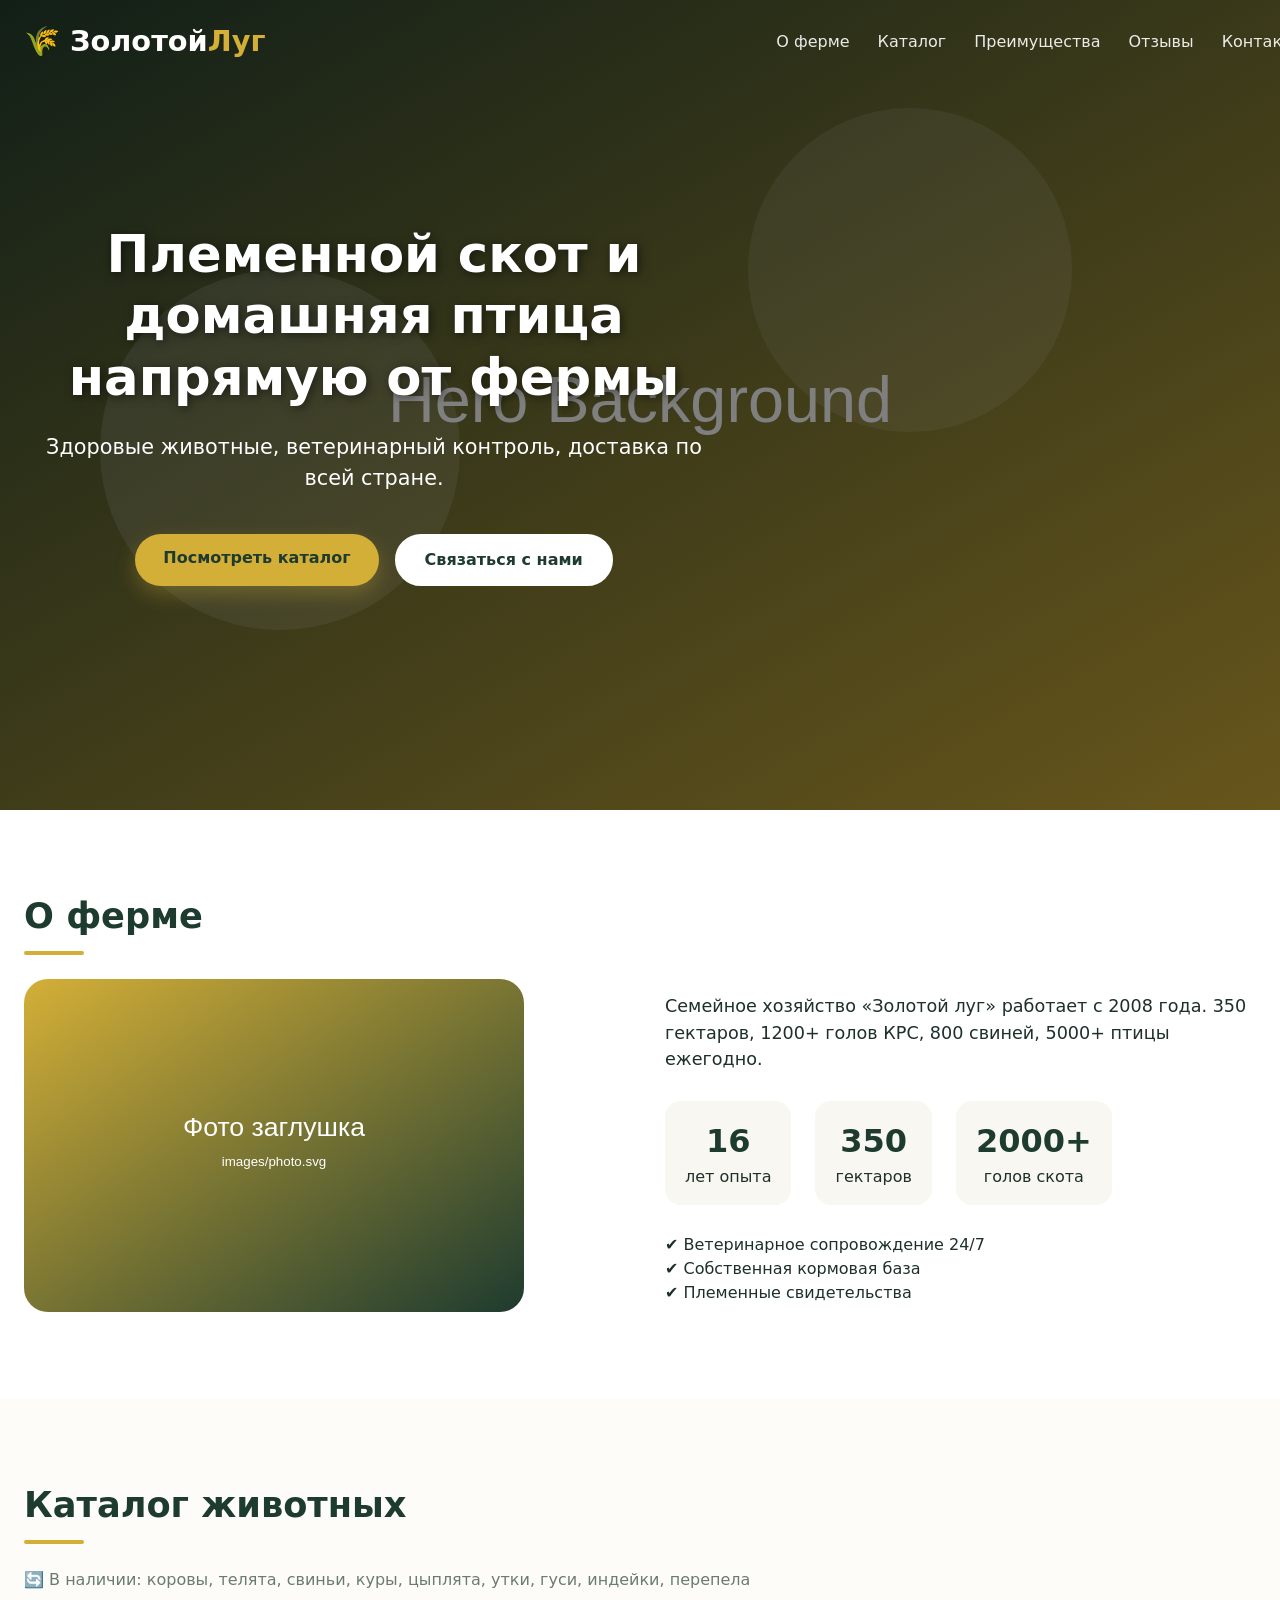
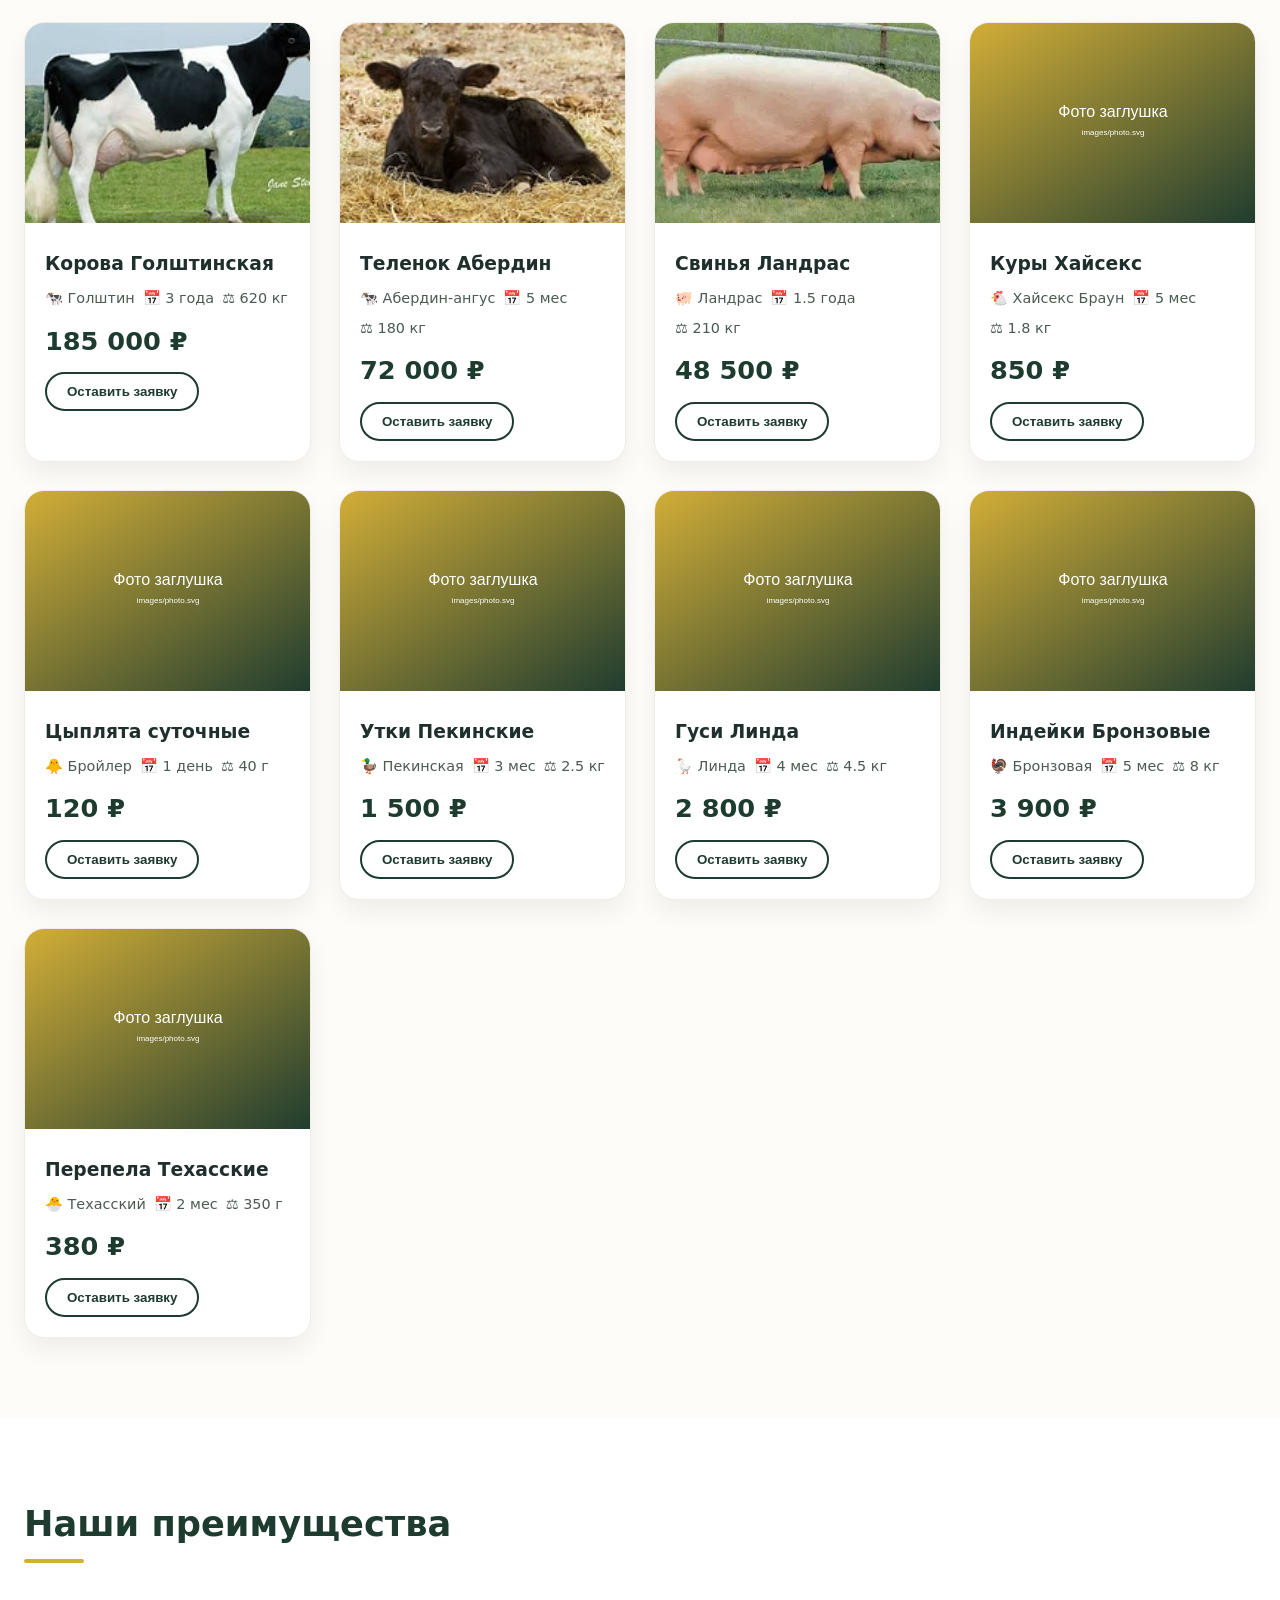
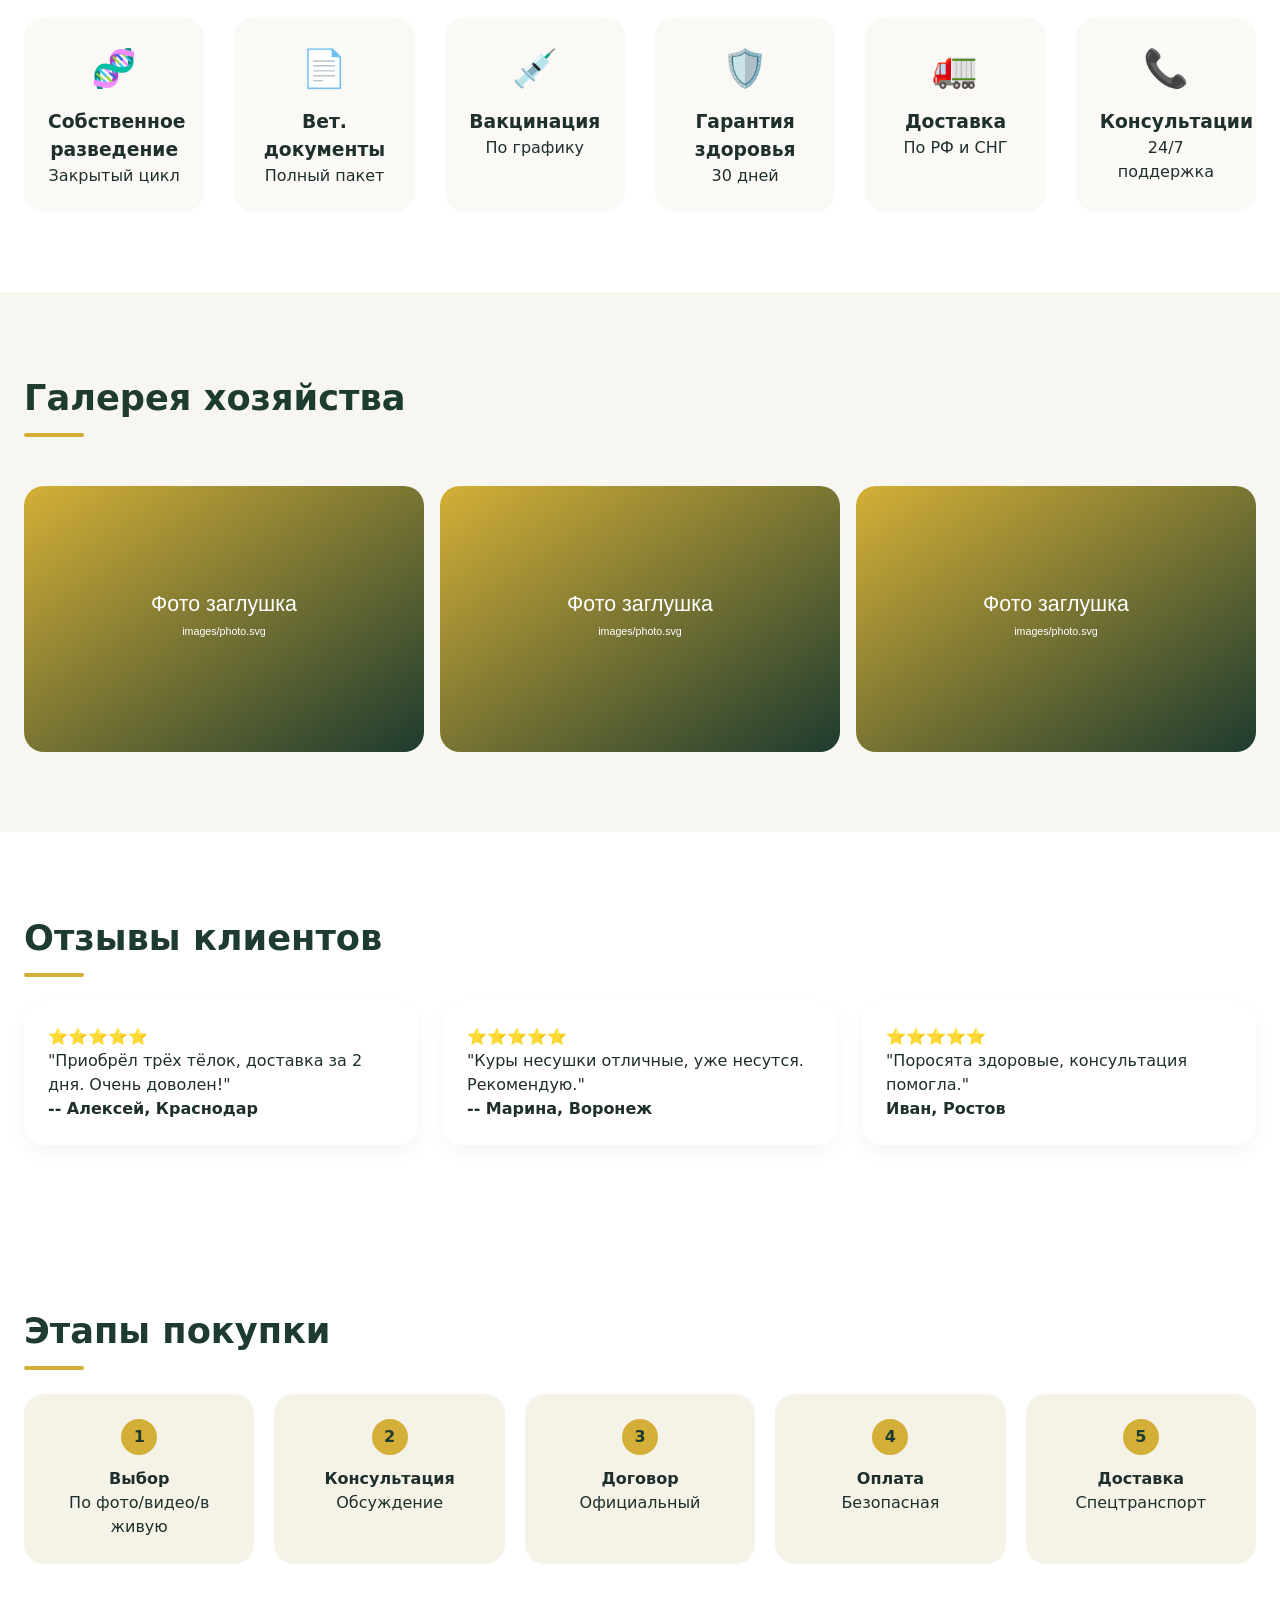
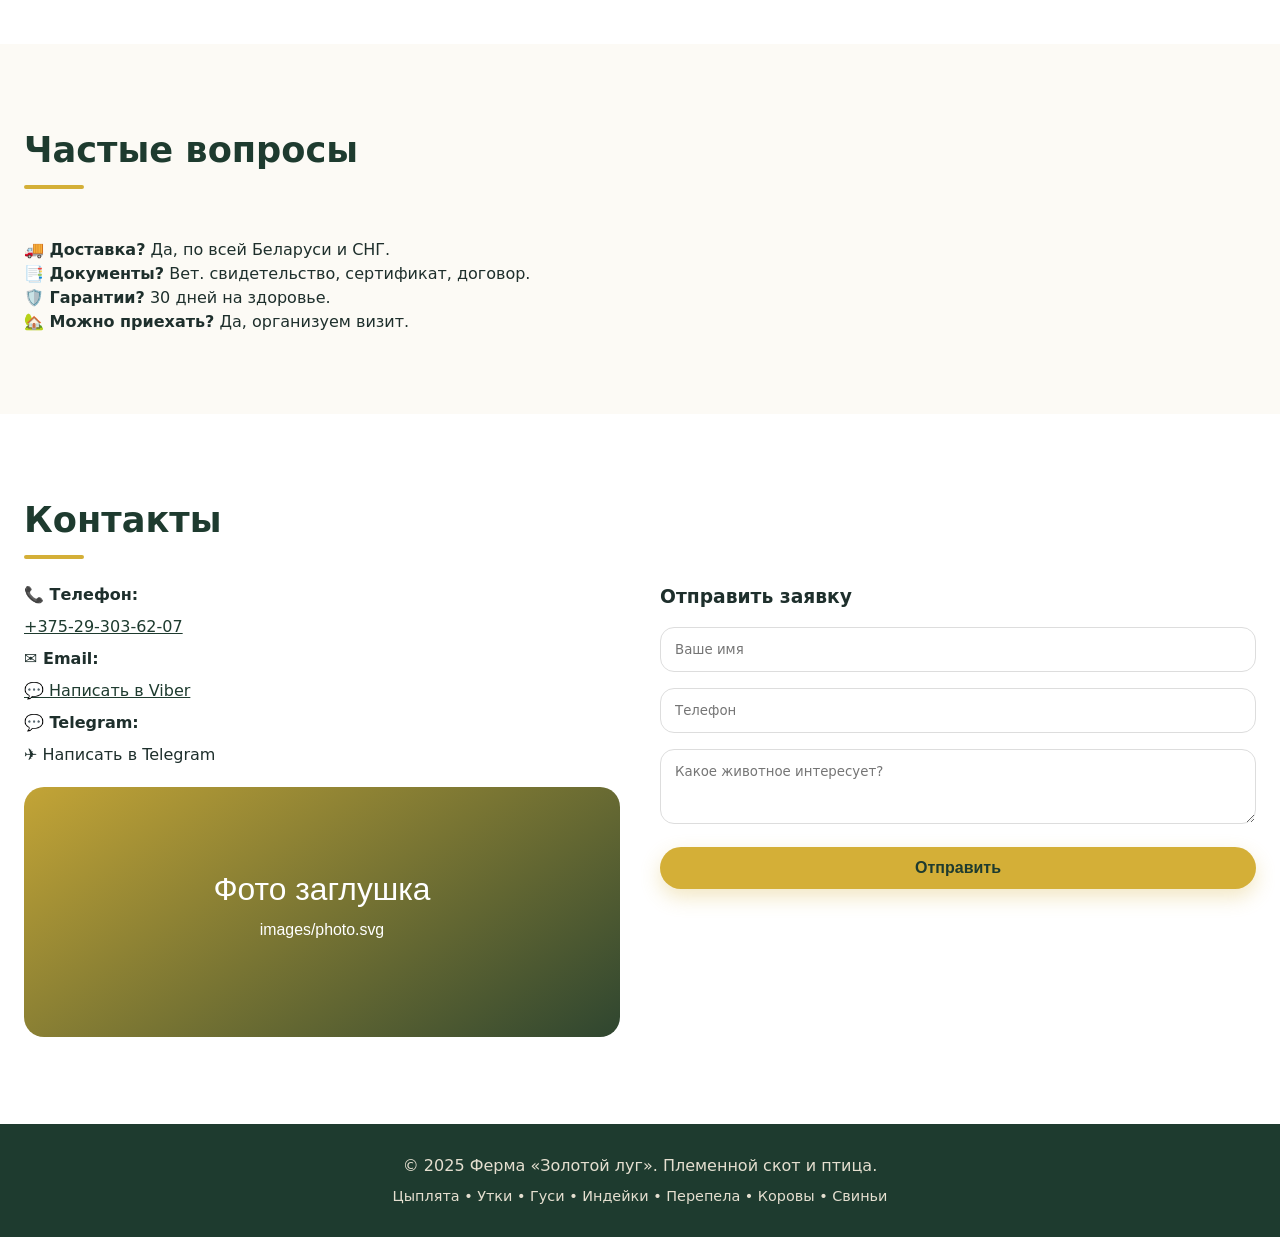
==== commit cf737059: "Add files via upload" ====
--- a/index.html
+++ b/index.html
@@ -21,7 +21,7 @@
     .btn-outline:hover { background: #1e3b2f; color: white; }
     .btn-light { background: white; color: #1e3b2f; border: 2px solid white; }
     .btn-light:hover { background: transparent; color: white; }
-    .hero { background: linear-gradient(rgba(0,0,0,0.5), rgba(0,0,0,0.5)), url('https://images.unsplash.com/photo-1500530855697-b586d89ba3ee?auto=format&fit=crop&w=1600&q=80'); background-size: cover; background-position: center; min-height: 90vh; display: flex; align-items: center; color: white; position: relative; }
+    .hero { background: linear-gradient(rgba(0,0,0,0.5), rgba(0,0,0,0.5)), url('images/hero.svg'); background-size: cover; background-position: center; min-height: 90vh; display: flex; align-items: center; color: white; position: relative; }
     .hero-content { max-width: 700px; }
     .hero h1 { font-size: 3.2rem; font-weight: 700; line-height: 1.2; margin-bottom: 1.5rem; text-shadow: 2px 2px 10px rgba(0,0,0,0.5); }
     .hero p { font-size: 1.3rem; margin-bottom: 2.5rem; }
@@ -94,7 +94,7 @@
       <h2>О ферме</h2>
       <div class="about-grid">
         <div class="about-image">
-          <img src="https://images.unsplash.com/photo-1501004318641-b39e6451bec6?auto=format&fit=crop&w=1200&q=80" alt="Ферма Золотой луг" loading="lazy">
+          <img src="images/photo.svg" alt="Ферма Золотой луг" loading="lazy">
         </div>
         <div>
           <p style="font-size:1.1rem; margin-bottom:20px;">Семейное хозяйство «Золотой луг» работает с 2008 года. 350 гектаров, 1200+ голов КРС, 800 свиней, 5000+ птицы ежегодно.</p>
@@ -116,47 +116,47 @@
       <div class="catalog-grid" id="catalogGrid">
         <!-- КОРОВЫ -->
         <div class="animal-card">
-          <div class="card-img"><img src="https://images.unsplash.com/photo-1511919884226-fd3cad34687c?auto=format&fit=crop&w=1200&q=80" alt="Корова"></div>
+          <div class="card-img"><img src="images/gondshh.jfif" alt="Корова"></div>
           <div class="card-info"><h3>Корова Голштинская</h3><div class="specs"><span>🐄 Голштин</span><span>📅 3 года</span><span>⚖️ 620 кг</span></div><div class="price">185 000 ₽</div><button class="btn-outline" onclick="sendOrder('Корова Голштинская')">Оставить заявку</button></div>
         </div>
         <!-- ТЕЛЯТА -->
         <div class="animal-card">
-          <div class="card-img"><img src="https://images.unsplash.com/photo-1535930749574-1399327ce78f?auto=format&fit=crop&w=1200&q=80" alt="Теленок"></div>
+          <div class="card-img"><img src="images/abee.jfif" alt="Теленок"></div>
           <div class="card-info"><h3>Теленок Абердин</h3><div class="specs"><span>🐄 Абердин-ангус</span><span>📅 5 мес</span><span>⚖️ 180 кг</span></div><div class="price">72 000 ₽</div><button class="btn-outline" onclick="sendOrder('Теленок Абердин')">Оставить заявку</button></div>
         </div>
         <!-- СВИНЬИ -->
         <div class="animal-card">
-          <div class="card-img"><img src="https://images.unsplash.com/photo-1504542983407-6ad4e00f341f?auto=format&fit=crop&w=1200&q=80" alt="Свинья"></div>
+          <div class="card-img"><img src="images/langon.webp" alt="Свинья"></div>
           <div class="card-info"><h3>Свинья Ландрас</h3><div class="specs"><span>🐖 Ландрас</span><span>📅 1.5 года</span><span>⚖️ 210 кг</span></div><div class="price">48 500 ₽</div><button class="btn-outline" onclick="sendOrder('Свинья Ландрас')">Оставить заявку</button></div>
         </div>
         <!-- КУРЫ -->
         <div class="animal-card">
-          <div class="card-img"><img src="https://images.unsplash.com/photo-1510728722048-0331b5d9dbf3?auto=format&fit=crop&w=1200&q=80" alt="Куры"></div>
+          <div class="card-img"><img src="images/photo.svg" alt="Куры"></div>
           <div class="card-info"><h3>Куры Хайсекс</h3><div class="specs"><span>🐔 Хайсекс Браун</span><span>📅 5 мес</span><span>⚖️ 1.8 кг</span></div><div class="price">850 ₽</div><button class="btn-outline" onclick="sendOrder('Куры Хайсекс')">Оставить заявку</button></div>
         </div>
         <!-- ЦЫПЛЯТА -->
         <div class="animal-card">
-          <div class="card-img"><img src="https://images.unsplash.com/photo-1517705008124-4e0f1b79531c?auto=format&fit=crop&w=1200&q=80" alt="Цыплята"></div>
+          <div class="card-img"><img src="images/photo.svg" alt="Цыплята"></div>
           <div class="card-info"><h3>Цыплята суточные</h3><div class="specs"><span>🐥 Бройлер</span><span>📅 1 день</span><span>⚖️ 40 г</span></div><div class="price">120 ₽</div><button class="btn-outline" onclick="sendOrder('Цыплята бройлер')">Оставить заявку</button></div>
         </div>
         <!-- УТКИ -->
         <div class="animal-card">
-          <div class="card-img"><img src="https://images.unsplash.com/photo-1483755600114-cd40c5cf114d?auto=format&fit=crop&w=1200&q=80" alt="Утки"></div>
+          <div class="card-img"><img src="images/photo.svg" alt="Утки"></div>
           <div class="card-info"><h3>Утки Пекинские</h3><div class="specs"><span>🦆 Пекинская</span><span>📅 3 мес</span><span>⚖️ 2.5 кг</span></div><div class="price">1 500 ₽</div><button class="btn-outline" onclick="sendOrder('Утки Пекинские')">Оставить заявку</button></div>
         </div>
         <!-- ГУСИ -->
         <div class="animal-card">
-          <div class="card-img"><img src="https://images.unsplash.com/photo-1513151233558-d860c5398176?auto=format&fit=crop&w=1200&q=80" alt="Гуси"></div>
+          <div class="card-img"><img src="images/photo.svg" alt="Гуси"></div>
           <div class="card-info"><h3>Гуси Линда</h3><div class="specs"><span>🪿 Линда</span><span>📅 4 мес</span><span>⚖️ 4.5 кг</span></div><div class="price">2 800 ₽</div><button class="btn-outline" onclick="sendOrder('Гуси Линда')">Оставить заявку</button></div>
         </div>
         <!-- ИНДЕЙКИ -->
         <div class="animal-card">
-          <div class="card-img"><img src="https://images.unsplash.com/photo-1554123165-5f354d518d04?auto=format&fit=crop&w=1200&q=80" alt="Индейки"></div>
+          <div class="card-img"><img src="images/photo.svg" alt="Индейки"></div>
           <div class="card-info"><h3>Индейки Бронзовые</h3><div class="specs"><span>🦃 Бронзовая</span><span>📅 5 мес</span><span>⚖️ 8 кг</span></div><div class="price">3 900 ₽</div><button class="btn-outline" onclick="sendOrder('Индейки Бронзовые')">Оставить заявку</button></div>
         </div>
         <!-- ПЕРЕПЕЛА -->
         <div class="animal-card">
-          <div class="card-img"><img src="https://images.unsplash.com/photo-1577141070169-65e4e62ca68f?auto=format&fit=crop&w=1200&q=80" alt="Перепела"></div>
+          <div class="card-img"><img src="images/photo.svg" alt="Перепела"></div>
           <div class="card-info"><h3>Перепела Техасские</h3><div class="specs"><span>🐣 Техасский</span><span>📅 2 мес</span><span>⚖️ 350 г</span></div><div class="price">380 ₽</div><button class="btn-outline" onclick="sendOrder('Перепела Техасские')">Оставить заявку</button></div>
         </div>
       </div>
@@ -181,9 +181,9 @@
     <div class="container">
       <h2>Галерея хозяйства</h2>
       <div style="display:flex; gap:16px; flex-wrap:wrap; margin-top:25px;">
-        <img src="https://images.unsplash.com/photo-1469474968028-56623f02e42e?auto=format&fit=crop&w=1200&q=80" style="width:calc(33% - 12px); border-radius:20px; min-width:200px; flex:1;" loading="lazy" alt="Ферма 1">
-        <img src="https://images.unsplash.com/photo-1501004318641-b39e6451bec6?auto=format&fit=crop&w=1200&q=80" style="width:calc(33% - 12px); border-radius:20px; min-width:200px; flex:1;" loading="lazy" alt="Ферма 2">
-        <img src="https://images.unsplash.com/photo-1500534314209-a25ddb2bd429?auto=format&fit=crop&w=1200&q=80" style="width:calc(33% - 12px); border-radius:20px; min-width:200px; flex:1;" loading="lazy" alt="Ферма 3">
+        <img src="images/photo.svg" style="width:calc(33% - 12px); border-radius:20px; min-width:200px; flex:1;" loading="lazy" alt="Ферма 1">
+        <img src="images/photo.svg" style="width:calc(33% - 12px); border-radius:20px; min-width:200px; flex:1;" loading="lazy" alt="Ферма 2">
+        <img src="images/photo.svg" style="width:calc(33% - 12px); border-radius:20px; min-width:200px; flex:1;" loading="lazy" alt="Ферма 3">
       </div>
     </div>
   </section>
@@ -232,7 +232,7 @@
           <p><strong>📞 Телефон:</strong> <a href="tel:+375293036207">+375-29-303-62-07</a></p>
           <p><strong>✉️ Email:</strong> <a href="viber://chat?number=+375293036207">💬 Написать в Viber</a></p>
           <p><strong>💬 Telegram:</strong> <a href="tg://resolve?domain=PepperHe"></a>✈️ Написать в Telegram</p>
-          <img src="https://images.unsplash.com/photo-1494526585095-c41746248156?auto=format&fit=crop&w=1200&q=80" alt="Карта" class="map-img" style="margin-top:20px;">
+          <img src="images/photo.svg" alt="Карта" class="map-img" style="margin-top:20px;">
         </div>
         <div>
           <h3 style="margin-bottom:16px;">Отправить заявку</h3>
--- a/style.css
+++ b/style.css
@@ -12,7 +12,7 @@
 .nav a:hover { color: #d4af37; }
 
 /* Главный экран */
-.hero { background: linear-gradient(rgba(0,0,0,0.5), rgba(0,0,0,0.5)), url('https://images.unsplash.com/photo-1500595046743-cd271d694d30?w=1200'); background-size: cover; background-position: center; color: white; padding: 150px 0; text-align: center; }
+.hero { background: linear-gradient(rgba(0,0,0,0.5), rgba(0,0,0,0.5)), url('images/hero.svg'); background-size: cover; background-position: center; color: white; padding: 150px 0; text-align: center; }
 .hero h1 { font-size: 42px; margin-bottom: 20px; }
 .hero p { font-size: 20px; margin-bottom: 30px; }
 .hero-buttons { display: flex; gap: 15px; justify-content: center; }
